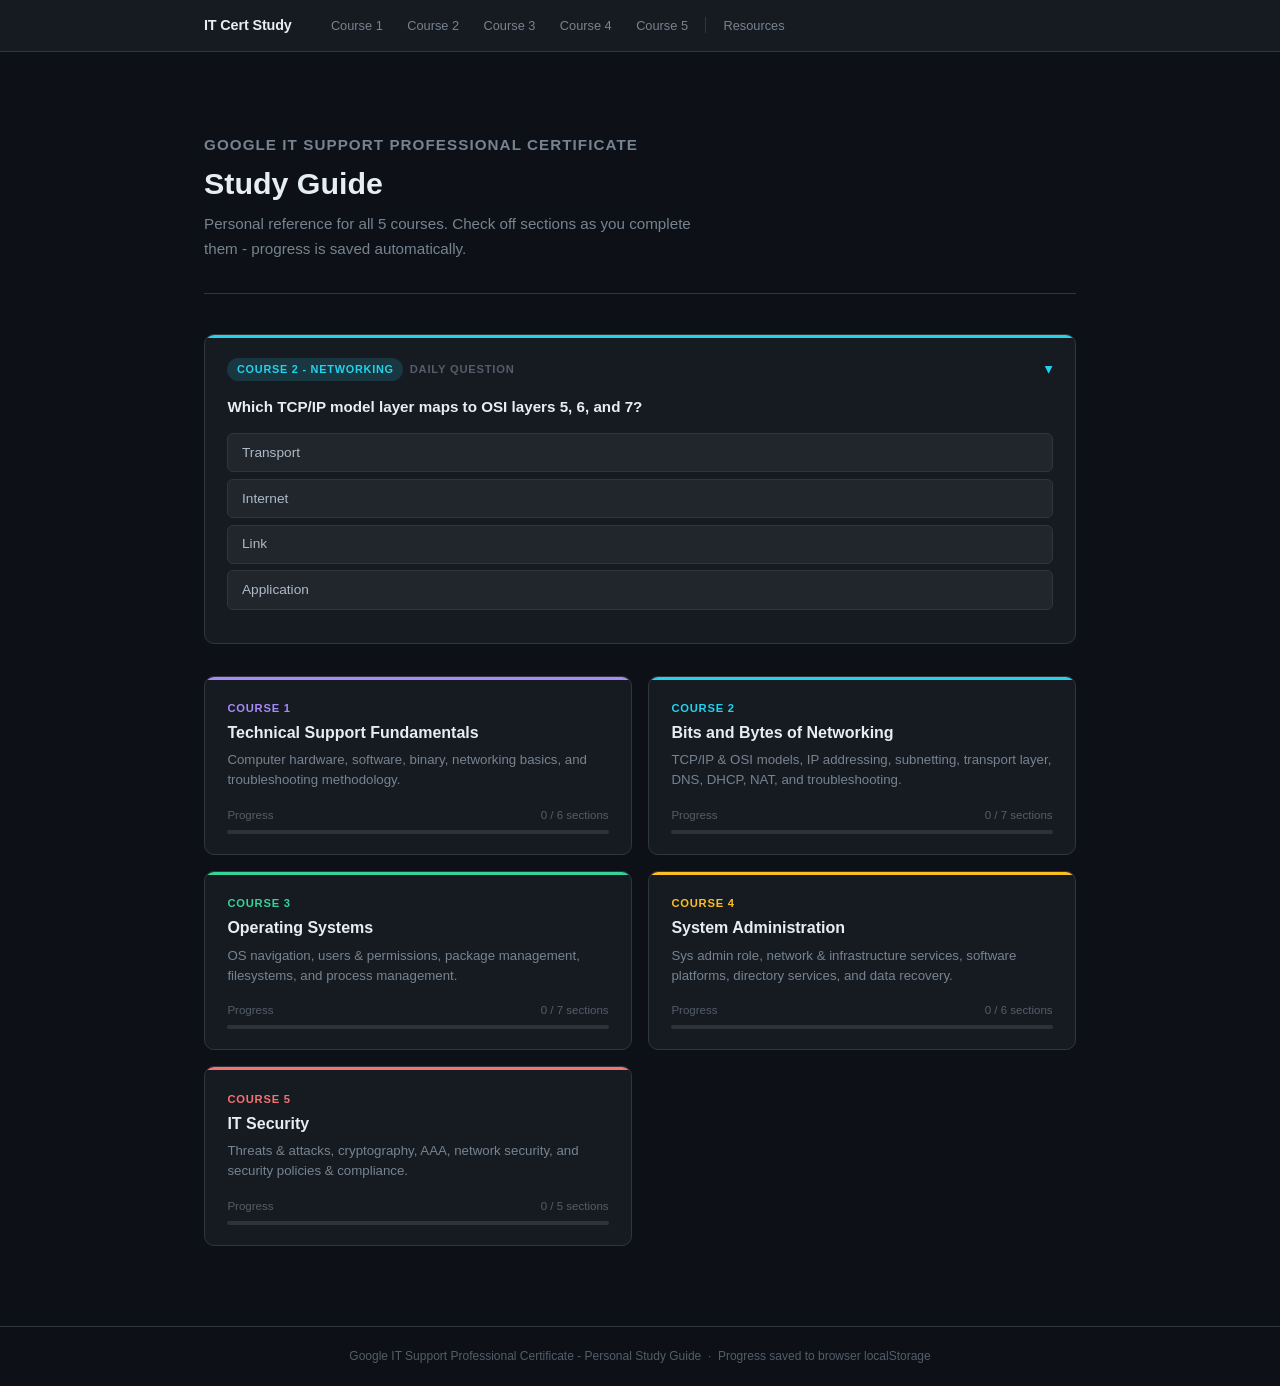
==== index.html @ 578d3893 "updated course 4" ====
<!DOCTYPE html>
<html lang="en">

<head>
  <meta charset="UTF-8">
  <meta name="viewport" content="width=device-width, initial-scale=1.0">
  <title>Google IT Support Cert - Study Guide</title>
  <link rel="stylesheet" href="style.css">
  <script src="questions.js"></script>
</head>

<body>

  <nav class="site-nav">
    <div class="nav-inner">
      <a href="index.html" class="nav-logo active">IT Cert Study</a>
      <ul class="nav-links">
        <li><a href="courses/01-technical-support-fundamentals.html">Course 1</a></li>
        <li><a href="courses/02-bits-and-bytes-networking.html">Course 2</a></li>
        <li><a href="courses/03-operating-systems.html">Course 3</a></li>
        <li><a href="courses/04-system-administration.html">Course 4</a></li>
        <li><a href="courses/05-it-security.html">Course 5</a></li>
        <li class="nav-sep" aria-hidden="true"></li>
        <li><a href="resources.html">Resources</a></li>
      </ul>
    </div>
  </nav>

  <main class="page-wrap">

    <div class="hero">
      <p class="hero-eyebrow">Google IT Support Professional Certificate</p>
      <h1>Study Guide</h1>
      <p>Personal reference for all 5 courses. Check off sections as you complete them - progress is saved
        automatically.</p>
    </div>

    <div class="dq-widget" id="dq-widget">
      <div class="dq-meta" id="dq-toggle">
        <span class="dq-badge" id="dq-badge"></span>
        <span class="dq-label">Daily Question</span>
        <span class="dq-chevron" id="dq-chevron">▶</span>
      </div>
      <div class="dq-body" id="dq-body">
        <p class="dq-q" id="dq-q"></p>
        <div class="dq-options" id="dq-options"></div>
        <div class="dq-explanation" id="dq-explanation"></div>
        <p class="dq-done-msg" id="dq-done-msg"></p>
      </div>
    </div>

    <div class="course-grid">

      <!-- Course 1 -->
      <div class="course-card" style="--card-color:#a78bfa">
        <p class="card-num">Course 1</p>
        <h2>Technical Support Fundamentals</h2>
        <p class="desc">Computer hardware, software, binary, networking basics, and troubleshooting methodology.</p>
        <div class="card-footer">
          <div class="progress-wrap">
            <div class="progress-meta">
              <span>Progress</span>
              <span data-course-label="01">- / 6 sections</span>
            </div>
            <div class="progress-track">
              <div class="progress-fill" data-course-bar="01"></div>
            </div>
          </div>
          <a href="courses/01-technical-support-fundamentals.html" class="card-link">Open</a>
        </div>
      </div>

      <!-- Course 2 -->
      <div class="course-card" style="--card-color:#22d3ee">
        <p class="card-num">Course 2</p>
        <h2>Bits and Bytes of Networking</h2>
        <p class="desc">TCP/IP & OSI models, IP addressing, subnetting, transport layer, DNS, DHCP, NAT, and
          troubleshooting.</p>
        <div class="card-footer">
          <div class="progress-wrap">
            <div class="progress-meta">
              <span>Progress</span>
              <span data-course-label="02">- / 7 sections</span>
            </div>
            <div class="progress-track">
              <div class="progress-fill" data-course-bar="02"></div>
            </div>
          </div>
          <a href="courses/02-bits-and-bytes-networking.html" class="card-link">Open →</a>
        </div>
      </div>

      <!-- Course 3 -->
      <div class="course-card" style="--card-color:#34d399">
        <p class="card-num">Course 3</p>
        <h2>Operating Systems</h2>
        <p class="desc">OS navigation, users &amp; permissions, package management, filesystems, and process management.
        </p>
        <div class="card-footer">
          <div class="progress-wrap">
            <div class="progress-meta">
              <span>Progress</span>
              <span data-course-label="03">- / 7 sections</span>
            </div>
            <div class="progress-track">
              <div class="progress-fill" data-course-bar="03"></div>
            </div>
          </div>
          <a href="courses/03-operating-systems.html" class="card-link">Open →</a>
        </div>
      </div>

      <!-- Course 4 -->
      <div class="course-card" style="--card-color:#fbbf24">
        <p class="card-num">Course 4</p>
        <h2>System Administration</h2>
        <p class="desc">Sys admin role, network &amp; infrastructure services, software platforms, directory services, and data recovery.</p>
        <div class="card-footer">
          <div class="progress-wrap">
            <div class="progress-meta">
              <span>Progress</span>
              <span data-course-label="04">- / 6 sections</span>
            </div>
            <div class="progress-track">
              <div class="progress-fill" data-course-bar="04"></div>
            </div>
          </div>
          <a href="courses/04-system-administration.html" class="card-link">Open →</a>
        </div>
      </div>

      <!-- Course 5 -->
      <div class="course-card" style="--card-color:#f87171" style="grid-column: 1 / -1">
        <p class="card-num">Course 5</p>
        <h2>IT Security</h2>
        <p class="desc">Threats &amp; attacks, cryptography, AAA, network security, and security policies &amp;
          compliance.</p>
        <div class="card-footer">
          <div class="progress-wrap">
            <div class="progress-meta">
              <span>Progress</span>
              <span data-course-label="05">- / 5 sections</span>
            </div>
            <div class="progress-track">
              <div class="progress-fill" data-course-bar="05"></div>
            </div>
          </div>
          <a href="courses/05-it-security.html" class="card-link">Open →</a>
        </div>
      </div>

    </div><!-- /course-grid -->

  </main>

  <footer class="site-footer">
    Google IT Support Professional Certificate - Personal Study Guide &nbsp;·&nbsp; Progress saved to browser
    localStorage
  </footer>

  <script>
    const SECTIONS = {
      '01': ['c01-s1', 'c01-s2', 'c01-s3', 'c01-s4', 'c01-s5', 'c01-s6'],
      '02': ['c02-s1', 'c02-s2', 'c02-s3', 'c02-s4', 'c02-s5', 'c02-s6', 'c02-s7'],
      '03': ['c03-s1', 'c03-s2', 'c03-s3', 'c03-s4', 'c03-s5', 'c03-s6', 'c03-s7'],
      '04': ['c04-s1', 'c04-s2', 'c04-s3', 'c04-s4', 'c04-s5', 'c04-s6'],
      '05': ['c05-s1', 'c05-s2', 'c05-s3', 'c05-s4', 'c05-s5'],
    };

    function refreshProgress() {
      const saved = JSON.parse(localStorage.getItem('itcert_progress') || '{}');
      Object.entries(SECTIONS).forEach(([id, secs]) => {
        const done = secs.filter(s => saved[s]).length;
        const total = secs.length;
        const pct = total ? Math.round((done / total) * 100) : 0;
        const bar = document.querySelector('[data-course-bar="' + id + '"]');
        const lbl = document.querySelector('[data-course-label="' + id + '"]');
        if (bar) bar.style.width = pct + '%';
        if (lbl) lbl.textContent = done + ' / ' + total + ' sections';
      });
    }

    document.addEventListener('DOMContentLoaded', refreshProgress);

    /* Re-paint if user comes back from a course tab */
    window.addEventListener('focus', refreshProgress);

    /* ── Daily Question ─────────────────────────────── */
    (function () {
      const COURSE_COLORS = { 1: '#a78bfa', 2: '#22d3ee' };
      const COURSE_NAMES = { 1: 'Course 1 - Tech Support', 2: 'Course 2 - Networking' };
      const STORAGE_KEY = 'itcert_daily';

      function todayStr() {
        return new Date().toISOString().slice(0, 10); /* YYYY-MM-DD */
      }

      function getQuestionIndex() {
        /* rotate by calendar day so it changes at midnight */
        const daysSinceEpoch = Math.floor(Date.now() / 86400000);
        return daysSinceEpoch % QUESTIONS.length;
      }

      function dqSetOpen(open) {
        const widget = document.getElementById('dq-widget');
        const body   = document.getElementById('dq-body');
        if (open) {
          widget.classList.add('open');
          body.style.maxHeight = body.scrollHeight + 'px';
        } else {
          widget.classList.remove('open');
          body.style.maxHeight = '0';
        }
      }

      function render() {
        if (typeof QUESTIONS === 'undefined' || !QUESTIONS.length) {
          document.getElementById('dq-widget').style.display = 'none';
          return;
        }

        const idx = getQuestionIndex();
        const q = QUESTIONS[idx];
        const color = COURSE_COLORS[q.course] || 'var(--accent)';
        const widget = document.getElementById('dq-widget');
        const saved = JSON.parse(localStorage.getItem(STORAGE_KEY) || 'null');
        const alreadyAnswered = saved && saved.date === todayStr();

        widget.style.setProperty('--dq-color', color);
        document.getElementById('dq-badge').textContent = COURSE_NAMES[q.course] || '';
        document.getElementById('dq-q').textContent = q.q;

        const optContainer = document.getElementById('dq-options');
        optContainer.innerHTML = '';

        q.options.forEach(function (text, i) {
          const btn = document.createElement('button');
          btn.className = 'dq-option';
          btn.textContent = text;
          btn.disabled = alreadyAnswered;

          if (alreadyAnswered) {
            if (i === q.answer) btn.classList.add('revealed');
            if (saved.chosen !== undefined && i === saved.chosen && saved.chosen !== q.answer) {
              btn.classList.add('wrong');
            }
          } else {
            btn.addEventListener('click', function () { handleAnswer(i, idx, q); });
          }

          optContainer.appendChild(btn);
        });

        const expEl = document.getElementById('dq-explanation');
        const doneEl = document.getElementById('dq-done-msg');

        if (alreadyAnswered) {
          expEl.textContent = q.explanation;
          expEl.classList.add('visible');
          doneEl.textContent = 'Come back tomorrow for the next question.';
        } else {
          expEl.classList.remove('visible');
          doneEl.textContent = '';
        }

        /* already answered → start collapsed; unanswered → start open */
        dqSetOpen(!alreadyAnswered);
      }

      function handleAnswer(chosen, idx, q) {
        /* disable all buttons */
        document.querySelectorAll('.dq-option').forEach(function (btn) {
          btn.disabled = true;
        });

        /* color the chosen and correct buttons */
        const btns = document.querySelectorAll('.dq-option');
        if (chosen === q.answer) {
          btns[chosen].classList.add('correct');
        } else {
          btns[chosen].classList.add('wrong');
          btns[q.answer].classList.add('revealed');
        }

        /* show explanation */
        const expEl = document.getElementById('dq-explanation');
        expEl.textContent = q.explanation;
        expEl.classList.add('visible');
        document.getElementById('dq-done-msg').textContent = 'Come back tomorrow for the next question.';

        /* persist */
        localStorage.setItem(STORAGE_KEY, JSON.stringify({
          date: todayStr(),
          idx: idx,
          chosen: chosen,
          correct: chosen === q.answer
        }));
      }

      document.addEventListener('DOMContentLoaded', function () {
        render();
        document.getElementById('dq-toggle').addEventListener('click', function () {
          dqSetOpen(!document.getElementById('dq-widget').classList.contains('open'));
        });
      });
    }());
  </script>

</body>

</html>
---- style.css ----
/* =====================================================
   GOOGLE IT CERT STUDY GUIDE - SHARED STYLESHEET
   ===================================================== */

:root {
  --bg-0: #0d1117;
  --bg-1: #161b22;
  --bg-2: #21262d;
  --bg-3: #2d333b;
  --border: #30363d;
  --border-muted: #21262d;

  --text-0: #e6edf3;
  --text-1: #adbac7;
  --text-2: #768390;
  --text-3: #545d68;

  --accent: #0891b2;
  --accent-light: #22d3ee;
  --accent-dim: rgba(8, 145, 178, 0.12);

  --success: #3fb950;
  --warning: #d29922;
  --danger:  #f85149;

  --font-body: -apple-system, BlinkMacSystemFont, 'Segoe UI', 'Helvetica Neue', Arial, sans-serif;
  --font-mono: 'Cascadia Code', 'JetBrains Mono', 'Fira Code', 'Consolas', 'Monaco', ui-monospace, monospace;

  --nav-h: 52px;
  --max-w: 920px;
  --r: 6px;
  --r-lg: 10px;
}

/* ── Course accent overrides ──────────────────────── */
[data-course="01"] { --accent: #7c3aed; --accent-light: #a78bfa; --accent-dim: rgba(124,58,237,.12); }
[data-course="02"] { --accent: #0891b2; --accent-light: #22d3ee; --accent-dim: rgba(8,145,178,.12); }
[data-course="03"] { --accent: #059669; --accent-light: #34d399; --accent-dim: rgba(5,150,105,.12); }
[data-course="04"] { --accent: #b45309; --accent-light: #fbbf24; --accent-dim: rgba(180,83,9,.12); }
[data-course="05"] { --accent: #b91c1c; --accent-light: #f87171; --accent-dim: rgba(185,28,28,.12); }

/* =====================================================
   RESET & BASE
   ===================================================== */

*, *::before, *::after { box-sizing: border-box; margin: 0; padding: 0; }

html { font-size: 16px; scroll-behavior: smooth; }

body {
  background: var(--bg-0);
  color: var(--text-0);
  font-family: var(--font-body);
  line-height: 1.65;
  min-height: 100vh;
}

a { color: var(--accent-light); text-decoration: none; }
a:hover { text-decoration: underline; }

/* =====================================================
   NAVIGATION
   ===================================================== */

.site-nav {
  position: sticky;
  top: 0;
  z-index: 100;
  background: var(--bg-1);
  border-bottom: 1px solid var(--border);
  height: var(--nav-h);
}

.nav-inner {
  max-width: var(--max-w);
  margin: 0 auto;
  padding: 0 1.5rem;
  height: 100%;
  display: flex;
  align-items: center;
  gap: 1.75rem;
}

.nav-logo {
  font-weight: 700;
  font-size: 0.9rem;
  color: var(--text-0);
  white-space: nowrap;
  flex-shrink: 0;
  letter-spacing: -.01em;
}
.nav-logo:hover { color: var(--accent-light); text-decoration: none; }

.nav-links {
  list-style: none;
  display: flex;
  gap: 0.125rem;
  overflow-x: auto;
  scrollbar-width: none;
  -ms-overflow-style: none;
}
.nav-links::-webkit-scrollbar { display: none; }

.nav-links a {
  display: block;
  padding: 0.3rem 0.7rem;
  font-size: 0.8rem;
  color: var(--text-2);
  border-radius: var(--r);
  white-space: nowrap;
  transition: background .14s, color .14s;
}
.nav-links a:hover { background: var(--bg-2); color: var(--text-1); text-decoration: none; }
.nav-links a.active { background: var(--accent-dim); color: var(--accent-light); }

/* =====================================================
   PAGE WRAPPER
   ===================================================== */

.page-wrap {
  max-width: var(--max-w);
  margin: 0 auto;
  padding: 2rem 1.5rem 5rem;
}

/* =====================================================
   INDEX - HERO
   ===================================================== */

.hero {
  padding: 3rem 0 2rem;
  border-bottom: 1px solid var(--border);
  margin-bottom: 2.5rem;
}

.hero-eyebrow {
  font-size: 0.75rem;
  font-weight: 600;
  text-transform: uppercase;
  letter-spacing: .07em;
  color: var(--accent-light);
  margin-bottom: 0.5rem;
}

.hero h1 {
  font-size: 1.9rem;
  font-weight: 800;
  line-height: 1.2;
  color: var(--text-0);
  margin-bottom: 0.6rem;
}

.hero p {
  font-size: 0.95rem;
  color: var(--text-2);
  max-width: 520px;
}

/* =====================================================
   INDEX - COURSE CARDS
   ===================================================== */

.course-grid {
  display: grid;
  grid-template-columns: 1fr 1fr;
  gap: 1rem;
}

.course-card {
  background: var(--bg-1);
  border: 1px solid var(--border);
  border-radius: var(--r-lg);
  padding: 1.4rem 1.4rem 1.25rem;
  position: relative;
  overflow: hidden;
  transition: border-color .2s, transform .15s;
}

.course-card::before {
  content: '';
  position: absolute;
  inset: 0 0 auto 0;
  height: 3px;
  background: var(--card-color, #444);
  border-radius: var(--r-lg) var(--r-lg) 0 0;
}

.course-card:hover {
  border-color: var(--card-color, var(--border));
  transform: translateY(-1px);
}

.card-num {
  font-size: 0.7rem;
  font-weight: 700;
  text-transform: uppercase;
  letter-spacing: .07em;
  color: var(--card-color, var(--text-2));
  margin-bottom: 0.35rem;
}

.course-card h2 {
  font-size: 1rem;
  font-weight: 600;
  color: var(--text-0);
  margin-bottom: 0.4rem;
  line-height: 1.3;
}

.course-card .desc {
  font-size: 0.83rem;
  color: var(--text-2);
  margin-bottom: 1rem;
  line-height: 1.5;
}

.card-footer {
  display: flex;
  align-items: center;
  justify-content: space-between;
  gap: 1rem;
}

.card-link {
  position: absolute;
  inset: 0;
  z-index: 1;
  font-size: 0;
  border-radius: var(--r-lg);
}
.card-link:hover { text-decoration: none; }

/* Progress bar */
.progress-wrap { flex: 1; min-width: 0; }

.progress-meta {
  display: flex;
  justify-content: space-between;
  font-size: 0.72rem;
  color: var(--text-3);
  margin-bottom: 0.3rem;
}

.progress-track {
  height: 4px;
  background: var(--bg-3);
  border-radius: 99px;
  overflow: hidden;
}

.progress-fill {
  height: 100%;
  background: var(--card-color, var(--accent));
  border-radius: 99px;
  width: 0%;
  transition: width .5s ease;
}

/* =====================================================
   COURSE PAGE HEADER
   ===================================================== */

.course-header {
  padding: 2.5rem 0 1.75rem;
  border-bottom: 1px solid var(--border);
  margin-bottom: 2rem;
}

.course-badge {
  display: inline-block;
  font-size: 0.7rem;
  font-weight: 700;
  text-transform: uppercase;
  letter-spacing: .07em;
  color: var(--accent-light);
  background: var(--accent-dim);
  padding: 0.2rem 0.65rem;
  border-radius: 99px;
  margin-bottom: 0.65rem;
}

.course-header h1 {
  font-size: 1.7rem;
  font-weight: 800;
  line-height: 1.2;
  color: var(--text-0);
  margin-bottom: 0.45rem;
}

.course-header .subtitle {
  font-size: 0.9rem;
  color: var(--text-2);
}

/* =====================================================
   ACCORDION SECTIONS
   ===================================================== */

.section-list {
  display: flex;
  flex-direction: column;
  gap: 0.625rem;
}

.topic-section {
  background: var(--bg-1);
  border: 1px solid var(--border);
  border-radius: var(--r-lg);
  overflow: hidden;
  transition: border-color .2s;
}

.topic-section.complete {
  border-color: var(--accent);
  border-left-width: 3px;
}

.section-header {
  display: flex;
  align-items: center;
  justify-content: space-between;
  padding: 0.9rem 1.1rem;
  cursor: pointer;
  user-select: none;
  gap: 0.75rem;
  transition: background .14s;
}
.section-header:hover { background: var(--bg-2); }

.section-title-row {
  display: flex;
  align-items: center;
  gap: 0.6rem;
  flex: 1;
}

.chevron {
  font-size: 0.6rem;
  color: var(--text-3);
  transition: transform .2s ease, color .15s;
  flex-shrink: 0;
  line-height: 1;
}

.topic-section.open .chevron {
  transform: rotate(90deg);
  color: var(--accent-light);
}

.section-header h2 {
  font-size: 0.95rem;
  font-weight: 600;
  color: var(--text-0);
  line-height: 1.3;
}

/* Completion checkbox */
.complete-wrap {
  display: flex;
  align-items: center;
  gap: 0.35rem;
  flex-shrink: 0;
  cursor: pointer;
}

.complete-wrap span {
  font-size: 0.75rem;
  color: var(--text-3);
}

.complete-cb {
  -webkit-appearance: none;
  appearance: none;
  width: 17px;
  height: 17px;
  border: 1.5px solid var(--border);
  border-radius: 4px;
  background: transparent;
  cursor: pointer;
  transition: background .14s, border-color .14s;
  position: relative;
  flex-shrink: 0;
}

.complete-cb:checked {
  background: var(--accent);
  border-color: var(--accent);
}

.complete-cb:checked::after {
  content: '✓';
  position: absolute;
  inset: 0;
  display: flex;
  align-items: center;
  justify-content: center;
  color: #fff;
  font-size: 10px;
  font-weight: 800;
  line-height: 1;
  padding-top: 1px;
}

/* Accordion content */
.section-body {
  max-height: 0;
  overflow: hidden;
  transition: max-height 0.35s ease;
}

.section-inner {
  padding: 0 1.4rem 1.4rem;
  border-top: 1px solid var(--border-muted);
}

/* =====================================================
   SECTION CONTENT ELEMENTS
   ===================================================== */

.subsection {
  margin-top: 1.4rem;
}

.subsection-title {
  font-size: 0.72rem;
  font-weight: 700;
  text-transform: uppercase;
  letter-spacing: .07em;
  color: var(--accent-light);
  margin-bottom: 0.65rem;
  padding-bottom: 0.35rem;
  border-bottom: 1px solid var(--border-muted);
}

/* Bullet list */
.concept-list {
  list-style: none;
  display: flex;
  flex-direction: column;
  gap: 0.45rem;
}

.concept-list li {
  font-size: 0.875rem;
  color: var(--text-1);
  padding-left: 1.15rem;
  position: relative;
  line-height: 1.55;
}

.concept-list li::before {
  content: '▸';
  position: absolute;
  left: 0;
  top: 0.12em;
  color: var(--accent-light);
  font-size: 0.65rem;
}

.concept-list li strong { color: var(--text-0); }
.concept-list li code  { font-size: 0.82em; }

/* Note / callout */
.note {
  background: var(--accent-dim);
  border-left: 3px solid var(--accent);
  border-radius: 0 var(--r) var(--r) 0;
  padding: 0.55rem 0.9rem;
  font-size: 0.855rem;
  color: var(--text-1);
  margin-top: 0.75rem;
  line-height: 1.55;
}
.note strong { color: var(--accent-light); }

/* Term/definition grid */
.term-grid { display: flex; flex-direction: column; gap: 0; }

.term-row {
  display: grid;
  grid-template-columns: 190px 1fr;
  gap: 0.75rem;
  padding: 0.42rem 0.5rem;
  border-bottom: 1px solid var(--border-muted);
  font-size: 0.86rem;
}
.term-row:last-child { border-bottom: none; }

.term-key {
  font-family: var(--font-mono);
  font-size: 0.8rem;
  font-weight: 600;
  color: var(--text-0);
}

.term-val { color: var(--text-1); line-height: 1.5; }

/* Layer / reference tables */
.layer-table,
.ref-table {
  width: 100%;
  border-collapse: collapse;
  font-size: 0.845rem;
  margin-top: 0.5rem;
}

.layer-table th,
.ref-table th {
  background: var(--bg-2);
  color: var(--text-2);
  font-weight: 600;
  font-size: 0.72rem;
  text-transform: uppercase;
  letter-spacing: .05em;
  padding: 0.45rem 0.7rem;
  text-align: left;
  border: 1px solid var(--border);
}

.layer-table td,
.ref-table td {
  padding: 0.45rem 0.7rem;
  border: 1px solid var(--border-muted);
  color: var(--text-1);
  vertical-align: top;
  line-height: 1.45;
}

.layer-table tr:hover td,
.ref-table tr:hover td { background: var(--bg-2); }

.layer-num {
  font-family: var(--font-mono);
  color: var(--accent-light);
  font-weight: 700;
  font-size: 0.82rem;
}

.ref-table td:first-child {
  font-family: var(--font-mono);
  font-size: 0.8rem;
  color: var(--accent-light);
  white-space: nowrap;
}

/* Protocol tags */
.tag {
  display: inline-block;
  font-size: 0.68rem;
  padding: 0.1rem 0.42rem;
  border-radius: 99px;
  font-weight: 700;
  font-family: var(--font-mono);
  vertical-align: middle;
  margin-left: 0.2rem;
}
.tag-tcp  { background: rgba(59,130,246,.15); color: #60a5fa; }
.tag-udp  { background: rgba(245,158,11,.15); color: #fbbf24; }
.tag-both { background: rgba(99,102,241,.15); color: #a5b4fc; }

/* Code & commands */
code {
  font-family: var(--font-mono);
  font-size: 0.83em;
  background: var(--bg-3);
  color: var(--accent-light);
  padding: 0.1em 0.35em;
  border-radius: 3px;
}

pre.cmd-block {
  background: var(--bg-2);
  border: 1px solid var(--border);
  border-radius: var(--r);
  padding: 0.875rem 1rem;
  margin-top: 0.5rem;
  overflow-x: auto;
  font-family: var(--font-mono);
  font-size: 0.845rem;
  line-height: 1.75;
  color: var(--text-0);
}

pre.cmd-block .c { color: #6e7681; }  /* comment */
pre.cmd-block .k { color: #79c0ff; }  /* keyword/command */
pre.cmd-block .f { color: #d2a8ff; }  /* flag */
pre.cmd-block .v { color: #56d364; }  /* value */

/* Math / formula blocks */
.math-block {
  background: var(--bg-2);
  border: 1px solid var(--border);
  border-radius: var(--r);
  padding: 0.9rem 1.1rem;
  margin-top: 0.6rem;
  font-family: var(--font-mono);
  font-size: 0.83rem;
  color: var(--text-1);
  line-height: 2;
}

.math-block .label {
  color: var(--text-3);
  display: inline-block;
  min-width: 210px;
}

.math-block .val { color: var(--accent-light); }

/* Example box */
.example-box {
  background: var(--bg-2);
  border: 1px solid var(--border);
  border-left: 3px solid var(--warning);
  border-radius: 0 var(--r) var(--r) 0;
  padding: 0.75rem 1rem;
  margin-top: 0.6rem;
  font-size: 0.875rem;
}

.example-box .ex-title {
  font-size: 0.7rem;
  font-weight: 700;
  text-transform: uppercase;
  letter-spacing: .06em;
  color: var(--warning);
  margin-bottom: 0.4rem;
}

/* =====================================================
   PRACTICE QUESTIONS
   ===================================================== */

.practice-section {
  margin-top: 1.5rem;
  padding-top: 1rem;
  border-top: 1px solid var(--border-muted);
}

.practice-btn {
  background: none;
  border: 1px solid var(--border);
  color: var(--text-2);
  padding: 0.4rem 0.9rem;
  border-radius: var(--r);
  font-size: 0.8rem;
  cursor: pointer;
  font-family: var(--font-body);
  display: inline-flex;
  align-items: center;
  gap: 0.4rem;
  transition: background .14s, color .14s, border-color .14s;
}
.practice-btn:hover,
.practice-btn.open {
  background: var(--accent-dim);
  border-color: var(--accent);
  color: var(--accent-light);
}

.practice-btn .arr { font-size: 0.6rem; transition: transform .2s; }
.practice-btn.open .arr { transform: rotate(90deg); }

.practice-body { display: none; margin-top: 1rem; }
.practice-body.open { display: block; }

.q-list {
  list-style: none;
  display: flex;
  flex-direction: column;
  gap: 0.6rem;
  counter-reset: q;
}

.q-list li {
  font-size: 0.875rem;
  color: var(--text-1);
  padding: 0.65rem 0.9rem 0.65rem 2.2rem;
  background: var(--bg-2);
  border-radius: var(--r);
  border-left: 2px solid var(--border);
  counter-increment: q;
  position: relative;
  line-height: 1.5;
}

.q-list li::before {
  content: counter(q);
  position: absolute;
  left: 0.6rem;
  top: 0.65rem;
  width: 18px;
  height: 18px;
  background: var(--bg-3);
  border-radius: 50%;
  font-size: 0.7rem;
  font-weight: 700;
  color: var(--accent-light);
  text-align: center;
  line-height: 18px;
}

.ans-btn {
  margin-top: 0.9rem;
  background: none;
  border: none;
  font-size: 0.78rem;
  color: var(--text-3);
  cursor: pointer;
  font-family: var(--font-body);
  display: inline-flex;
  align-items: center;
  gap: 0.3rem;
  padding: 0.2rem 0;
  transition: color .14s;
}
.ans-btn:hover { color: var(--text-2); }
.ans-btn .arr { font-size: 0.6rem; transition: transform .2s; }
.ans-btn.open .arr { transform: rotate(90deg); }

.ans-body { display: none; margin-top: 0.65rem; }
.ans-body.open { display: block; }

.a-list {
  list-style: none;
  display: flex;
  flex-direction: column;
  gap: 0.45rem;
  counter-reset: a;
}

.a-list li {
  font-size: 0.845rem;
  color: var(--text-2);
  padding-left: 1.5rem;
  position: relative;
  counter-increment: a;
  line-height: 1.5;
}

.a-list li::before {
  content: counter(a) '.';
  position: absolute;
  left: 0;
  color: var(--success);
  font-weight: 700;
  font-size: 0.78rem;
}

/* =====================================================
   STUB PAGES
   ===================================================== */

.stub-box {
  background: var(--bg-1);
  border: 1px dashed var(--border);
  border-radius: var(--r-lg);
  padding: 2rem;
  text-align: center;
}

.stub-box .stub-icon { font-size: 1.5rem; margin-bottom: 0.5rem; color: var(--text-3); }
.stub-box p { font-size: 0.875rem; color: var(--text-3); }

/* =====================================================
   FOOTER
   ===================================================== */

.site-footer {
  border-top: 1px solid var(--border);
  padding: 1.25rem 1.5rem;
  text-align: center;
  color: var(--text-3);
  font-size: 0.75rem;
}

/* =====================================================
   DAILY QUESTION WIDGET
   ===================================================== */

.dq-widget {
  background: var(--bg-1);
  border: 1px solid var(--border);
  border-radius: var(--r-lg);
  padding: 1.4rem;
  margin-bottom: 2rem;
  position: relative;
  overflow: hidden;
}

.dq-widget::before {
  content: '';
  position: absolute;
  inset: 0 0 auto 0;
  height: 3px;
  background: var(--dq-color, var(--accent));
  border-radius: var(--r-lg) var(--r-lg) 0 0;
}

.dq-meta {
  display: flex;
  align-items: center;
  justify-content: space-between;
  flex-wrap: wrap;
  gap: 0.4rem;
  cursor: pointer;
  user-select: none;
}

.dq-chevron {
  font-size: 0.6rem;
  color: var(--text-3);
  margin-left: auto;
  line-height: 1;
  transition: transform .2s ease, color .15s;
}

.dq-widget.open .dq-chevron {
  transform: rotate(90deg);
  color: var(--dq-color, var(--accent-light));
}

.dq-body {
  max-height: 0;
  overflow: hidden;
  transition: max-height 0.3s ease;
  padding-top: 0;
}

.dq-widget.open .dq-body {
  padding-top: 0.9rem;
}

.dq-badge {
  display: inline-block;
  font-size: 0.68rem;
  font-weight: 700;
  text-transform: uppercase;
  letter-spacing: .07em;
  color: var(--dq-color, var(--accent-light));
  background: color-mix(in srgb, var(--dq-color, var(--accent)) 15%, transparent);
  padding: 0.18rem 0.6rem;
  border-radius: 99px;
}

.dq-label {
  font-size: 0.7rem;
  font-weight: 700;
  text-transform: uppercase;
  letter-spacing: .07em;
  color: var(--text-3);
}

.dq-q {
  font-size: 0.95rem;
  font-weight: 600;
  color: var(--text-0);
  line-height: 1.5;
  margin-bottom: 0.9rem;
}

.dq-options {
  display: flex;
  flex-direction: column;
  gap: 0.4rem;
}

.dq-option {
  background: var(--bg-2);
  border: 1px solid var(--border);
  border-radius: var(--r);
  color: var(--text-1);
  cursor: pointer;
  font-family: var(--font-body);
  font-size: 0.855rem;
  padding: 0.55rem 0.85rem;
  text-align: left;
  transition: background .12s, border-color .12s, color .12s;
  line-height: 1.45;
}

.dq-option:hover:not(:disabled) {
  background: var(--bg-3);
  border-color: var(--dq-color, var(--accent));
  color: var(--text-0);
}

.dq-option:disabled { cursor: default; }

.dq-option.correct {
  background: rgba(63,185,80,.12);
  border-color: var(--success);
  color: var(--success);
}

.dq-option.wrong {
  background: rgba(248,81,73,.1);
  border-color: var(--danger);
  color: var(--danger);
}

.dq-option.revealed {
  background: rgba(63,185,80,.07);
  border-color: var(--success);
  color: var(--success);
}

.dq-explanation {
  display: none;
  margin-top: 0.75rem;
  background: var(--accent-dim);
  border-left: 3px solid var(--dq-color, var(--accent));
  border-radius: 0 var(--r) var(--r) 0;
  padding: 0.55rem 0.9rem;
  font-size: 0.845rem;
  color: var(--text-1);
  line-height: 1.55;
}

.dq-explanation.visible { display: block; }

.dq-done-msg {
  margin-top: 0.65rem;
  font-size: 0.78rem;
  color: var(--text-3);
}

/* =====================================================
   IPv6 COMPRESSION TOOL
   ===================================================== */

.ipv6-group-display {
  font-family: var(--font-mono);
  font-size: 0.95rem;
  background: var(--bg-2);
  border: 1px solid var(--border);
  border-radius: var(--r);
  padding: 0.75rem 1rem;
  margin-top: 0.6rem;
  letter-spacing: 0.03em;
  word-break: break-all;
  line-height: 1.8;
}

.ipv6-group.lz { color: var(--warning); }
.ipv6-group.az { color: var(--accent-light); }
.ipv6-sep { color: var(--text-3); }

.ipv6-legend {
  display: flex;
  gap: 1.1rem;
  margin-top: 0.5rem;
  font-size: 0.78rem;
}

.ipv6-legend-item {
  display: flex;
  align-items: center;
  gap: 0.35rem;
  color: var(--text-2);
}

.ipv6-legend-dot {
  width: 9px;
  height: 9px;
  border-radius: 50%;
  flex-shrink: 0;
}

.ipv6-quiz-bar {
  display: flex;
  align-items: center;
  gap: 0.75rem;
  margin-bottom: 0.85rem;
}

.ipv6-quiz-bar-track {
  flex: 1;
  height: 5px;
  background: var(--bg-3);
  border-radius: 99px;
  overflow: hidden;
}

.ipv6-quiz-bar-fill {
  height: 100%;
  background: var(--accent);
  border-radius: 99px;
  transition: width .4s ease;
}

.ipv6-quiz-bar-label {
  font-size: 0.75rem;
  color: var(--text-3);
  font-family: var(--font-mono);
  white-space: nowrap;
}

.ipv6-input-row {
  display: flex;
  gap: 0.5rem;
  margin-top: 0.75rem;
}

.ipv6-input {
  flex: 1;
  background: var(--bg-2);
  border: 1px solid var(--border);
  border-radius: var(--r);
  padding: 0.5rem 0.75rem;
  color: var(--text-0);
  font-family: var(--font-mono);
  font-size: 0.875rem;
  outline: none;
  transition: border-color .14s;
}
.ipv6-input:focus { border-color: var(--accent); }
.ipv6-input:disabled { opacity: .6; }

.ipv6-submit-btn {
  background: var(--accent);
  border: none;
  border-radius: var(--r);
  color: #fff;
  font-size: 0.8rem;
  font-weight: 600;
  padding: 0.5rem 1rem;
  cursor: pointer;
  font-family: var(--font-body);
  white-space: nowrap;
  transition: opacity .14s;
}
.ipv6-submit-btn:hover { opacity: .85; }
.ipv6-submit-btn:disabled { opacity: .45; cursor: default; }

.ipv6-feedback {
  margin-top: 0.75rem;
  padding: 0.65rem 0.9rem;
  border-radius: var(--r);
  font-size: 0.875rem;
  line-height: 1.6;
  display: none;
}
.ipv6-feedback.correct {
  background: rgba(63,185,80,.1);
  border-left: 3px solid var(--success);
  color: var(--success);
  display: block;
}
.ipv6-feedback.wrong {
  background: rgba(248,81,73,.1);
  border-left: 3px solid var(--danger);
  color: var(--text-1);
  display: block;
}

.ipv6-feedback .correct-ans {
  font-family: var(--font-mono);
  color: var(--accent-light);
  font-weight: 600;
}

.ipv6-feedback .fb-step {
  font-size: 0.82rem;
  font-family: var(--font-mono);
  color: var(--text-2);
  margin-top: 0.35rem;
}
.ipv6-feedback .fb-step strong { color: var(--text-0); font-family: var(--font-body); }

.ipv6-next-btn {
  display: none;
  margin-top: 0.65rem;
  background: var(--bg-2);
  border: 1px solid var(--border);
  border-radius: var(--r);
  color: var(--text-1);
  font-size: 0.8rem;
  font-weight: 600;
  padding: 0.4rem 0.9rem;
  cursor: pointer;
  font-family: var(--font-body);
  transition: background .14s, border-color .14s, color .14s;
}
.ipv6-next-btn:hover { background: var(--bg-3); border-color: var(--accent); color: var(--accent-light); }
.ipv6-next-btn.visible { display: inline-block; }

.ipv6-quiz-area.hidden { display: none; }

.ipv6-score-box {
  display: none;
  background: var(--bg-2);
  border: 1px solid var(--border);
  border-radius: var(--r);
  padding: 1.4rem;
  text-align: center;
}
.ipv6-score-box.visible { display: block; }

.ipv6-score-num {
  font-size: 2.1rem;
  font-weight: 800;
  color: var(--text-0);
  font-family: var(--font-mono);
  line-height: 1;
}

.ipv6-score-label {
  font-size: 0.85rem;
  color: var(--text-2);
  margin-top: 0.4rem;
  margin-bottom: 1rem;
}

.ipv6-restart-btn {
  background: var(--accent);
  border: none;
  border-radius: var(--r);
  color: #fff;
  font-size: 0.85rem;
  font-weight: 600;
  padding: 0.55rem 1.25rem;
  cursor: pointer;
  font-family: var(--font-body);
  transition: opacity .14s;
}
.ipv6-restart-btn:hover { opacity: .85; }

/* =====================================================
   QUIZ ME - FLASHCARD MODAL
   ===================================================== */

.quiz-me-btn {
  background: none;
  border: 1px solid var(--accent);
  color: var(--accent-light);
  padding: 0.4rem 0.9rem;
  border-radius: var(--r);
  font-size: 0.8rem;
  cursor: pointer;
  font-family: var(--font-body);
  display: inline-flex;
  align-items: center;
  gap: 0.4rem;
  transition: background .14s;
  margin-left: 0.5rem;
}
.quiz-me-btn:hover { background: var(--accent-dim); }

.quiz-overlay {
  position: fixed;
  inset: 0;
  background: rgba(0, 0, 0, 0.8);
  z-index: 200;
  display: flex;
  align-items: center;
  justify-content: center;
  padding: 1.5rem;
  opacity: 0;
  pointer-events: none;
  transition: opacity .2s ease;
}
.quiz-overlay.open {
  opacity: 1;
  pointer-events: all;
}

.quiz-modal {
  background: var(--bg-1);
  border: 1px solid var(--border);
  border-radius: var(--r-lg);
  width: 100%;
  max-width: 580px;
  padding: 1.75rem;
  position: relative;
  transform: translateY(14px);
  transition: transform .2s ease;
}
.quiz-overlay.open .quiz-modal { transform: translateY(0); }

.quiz-close-btn {
  position: absolute;
  top: 0.85rem;
  right: 0.9rem;
  background: none;
  border: none;
  color: var(--text-3);
  cursor: pointer;
  font-size: 1rem;
  line-height: 1;
  padding: 0.25rem 0.5rem;
  border-radius: var(--r);
  transition: color .14s, background .14s;
}
.quiz-close-btn:hover { color: var(--text-1); background: var(--bg-3); }

.quiz-header {
  display: flex;
  align-items: center;
  gap: 0.75rem;
  margin-bottom: 1.25rem;
}

.quiz-label {
  font-size: 0.7rem;
  font-weight: 700;
  text-transform: uppercase;
  letter-spacing: .07em;
  color: var(--accent-light);
  white-space: nowrap;
}

.quiz-progress-track {
  flex: 1;
  height: 4px;
  background: var(--bg-3);
  border-radius: 99px;
  overflow: hidden;
}

.quiz-progress-fill {
  height: 100%;
  background: var(--accent);
  border-radius: 99px;
  transition: width .3s ease;
}

.quiz-counter {
  font-size: 0.72rem;
  color: var(--text-3);
  font-family: var(--font-mono);
  white-space: nowrap;
}

.quiz-question-text {
  font-size: 1.05rem;
  font-weight: 600;
  color: var(--text-0);
  line-height: 1.55;
  margin-bottom: 1.25rem;
  min-height: 2.5rem;
}

.quiz-answer-area {
  background: var(--bg-2);
  border: 1px solid var(--border);
  border-left: 3px solid var(--accent);
  border-radius: 0 var(--r) var(--r) 0;
  padding: 0.75rem 1rem;
  font-size: 0.885rem;
  color: var(--text-1);
  line-height: 1.6;
  margin-bottom: 1.1rem;
  display: none;
}
.quiz-answer-area.visible { display: block; }

.quiz-actions { display: flex; gap: 0.6rem; }

.quiz-reveal-btn {
  flex: 1;
  background: var(--accent-dim);
  border: 1px solid var(--accent);
  color: var(--accent-light);
  padding: 0.6rem 1rem;
  border-radius: var(--r);
  font-size: 0.875rem;
  font-weight: 600;
  cursor: pointer;
  font-family: var(--font-body);
  transition: background .14s, color .14s;
}
.quiz-reveal-btn:hover { background: var(--accent); color: #fff; }

.quiz-grade-row {
  display: none;
  gap: 0.6rem;
  width: 100%;
}
.quiz-grade-row.visible { display: flex; }

.quiz-got-it-btn {
  flex: 1;
  background: rgba(63, 185, 80, .12);
  border: 1px solid var(--success);
  color: var(--success);
  padding: 0.6rem 1rem;
  border-radius: var(--r);
  font-size: 0.875rem;
  font-weight: 600;
  cursor: pointer;
  font-family: var(--font-body);
  transition: background .14s;
}
.quiz-got-it-btn:hover { background: rgba(63, 185, 80, .25); }

.quiz-missed-btn {
  flex: 1;
  background: rgba(248, 81, 73, .1);
  border: 1px solid var(--danger);
  color: var(--danger);
  padding: 0.6rem 1rem;
  border-radius: var(--r);
  font-size: 0.875rem;
  font-weight: 600;
  cursor: pointer;
  font-family: var(--font-body);
  transition: background .14s;
}
.quiz-missed-btn:hover { background: rgba(248, 81, 73, .22); }

.quiz-score-screen {
  display: none;
  text-align: center;
  padding: 1.25rem 0 0.5rem;
}
.quiz-score-screen.visible { display: block; }

.quiz-score-nums { line-height: 1; margin-bottom: 0.6rem; }

.quiz-score-num {
  font-size: 3.5rem;
  font-weight: 800;
  font-family: var(--font-mono);
  color: var(--text-0);
}

.quiz-score-denom {
  font-size: 1.6rem;
  color: var(--text-3);
  font-family: var(--font-mono);
}

.quiz-score-msg {
  font-size: 1rem;
  font-weight: 600;
  color: var(--accent-light);
  margin-bottom: 0.25rem;
}

.quiz-score-label {
  font-size: 0.8rem;
  color: var(--text-3);
  margin-bottom: 1.5rem;
}

.quiz-retry-btn {
  background: var(--accent);
  border: none;
  border-radius: var(--r);
  color: #fff;
  font-size: 0.875rem;
  font-weight: 600;
  padding: 0.6rem 1.75rem;
  cursor: pointer;
  font-family: var(--font-body);
  transition: opacity .14s;
}
.quiz-retry-btn:hover { opacity: .85; }

/* =====================================================
   RESPONSIVE
   ===================================================== */

@media (max-width: 700px) {
  .course-grid { grid-template-columns: 1fr; }

  .term-row {
    grid-template-columns: 1fr;
    gap: 0.15rem;
  }
  .term-val { color: var(--text-2); }

  .layer-table, .ref-table { font-size: 0.8rem; }
  .layer-table th, .ref-table th,
  .layer-table td, .ref-table td { padding: 0.35rem 0.5rem; }

  .section-header h2 { font-size: 0.88rem; }
  .complete-wrap span { display: none; }

  .page-wrap { padding: 1.25rem 1rem 4rem; }
  .hero h1 { font-size: 1.45rem; }
  .course-header h1 { font-size: 1.35rem; }

  .math-block .label { min-width: auto; display: block; }

  .resources-grid { grid-template-columns: 1fr; }
}

/* =====================================================
   RESOURCES PAGE
   ===================================================== */

.nav-sep {
  width: 1px;
  height: 16px;
  background: var(--border);
  flex-shrink: 0;
  align-self: center;
  margin: 0 0.25rem;
  list-style: none;
}

.resources-grid {
  display: grid;
  grid-template-columns: 1fr 1fr;
  gap: 1rem;
}

.resource-card {
  background: var(--bg-1);
  border: 1px solid var(--border);
  border-radius: var(--r-lg);
  padding: 1.4rem 1.4rem 1.25rem;
  position: relative;
  overflow: hidden;
  display: flex;
  flex-direction: column;
  transition: border-color .2s, transform .15s;
}

.resource-card::before {
  content: '';
  position: absolute;
  inset: 0 0 auto 0;
  height: 3px;
  background: var(--accent);
  border-radius: var(--r-lg) var(--r-lg) 0 0;
}

.resource-card:hover {
  border-color: var(--accent);
  transform: translateY(-1px);
}

.resource-tag {
  display: inline-block;
  font-size: 0.68rem;
  font-weight: 700;
  text-transform: uppercase;
  letter-spacing: .07em;
  color: var(--accent-light);
  background: var(--accent-dim);
  padding: 0.18rem 0.6rem;
  border-radius: 99px;
  margin-bottom: 0.6rem;
  width: fit-content;
}

.resource-card h2 {
  font-size: 1rem;
  font-weight: 600;
  color: var(--text-0);
  margin-bottom: 0.4rem;
  line-height: 1.3;
}

.resource-card .desc {
  font-size: 0.83rem;
  color: var(--text-2);
  margin-bottom: 1.1rem;
  line-height: 1.5;
  flex: 1;
}

.resource-actions {
  display: flex;
  gap: 0.5rem;
  flex-wrap: wrap;
}

.btn-ghost {
  background: none;
  border: 1px solid var(--border);
  color: var(--text-2);
  padding: 0.38rem 0.85rem;
  border-radius: var(--r);
  font-size: 0.8rem;
  font-family: var(--font-body);
  cursor: pointer;
  text-decoration: none;
  display: inline-flex;
  align-items: center;
  gap: 0.35rem;
  transition: background .14s, color .14s, border-color .14s;
  white-space: nowrap;
}
.btn-ghost:hover {
  background: var(--bg-2);
  color: var(--text-1);
  text-decoration: none;
}

.btn-accent {
  background: var(--accent-dim);
  border: 1px solid var(--accent);
  color: var(--accent-light);
  padding: 0.38rem 0.85rem;
  border-radius: var(--r);
  font-size: 0.8rem;
  font-family: var(--font-body);
  cursor: pointer;
  text-decoration: none;
  display: inline-flex;
  align-items: center;
  gap: 0.35rem;
  transition: background .14s, color .14s;
  white-space: nowrap;
}
.btn-accent:hover {
  background: var(--accent);
  color: #fff;
  text-decoration: none;
}

/* =====================================================
   PRINT — CHART PAGES
   ===================================================== */

@media print {
  .print-hide { display: none !important; }
  .site-nav, .site-footer { display: none !important; }
  body { background: #fff !important; color: #000 !important; }
  .page-wrap { padding: 0.5rem 1rem !important; max-width: 100% !important; }
}
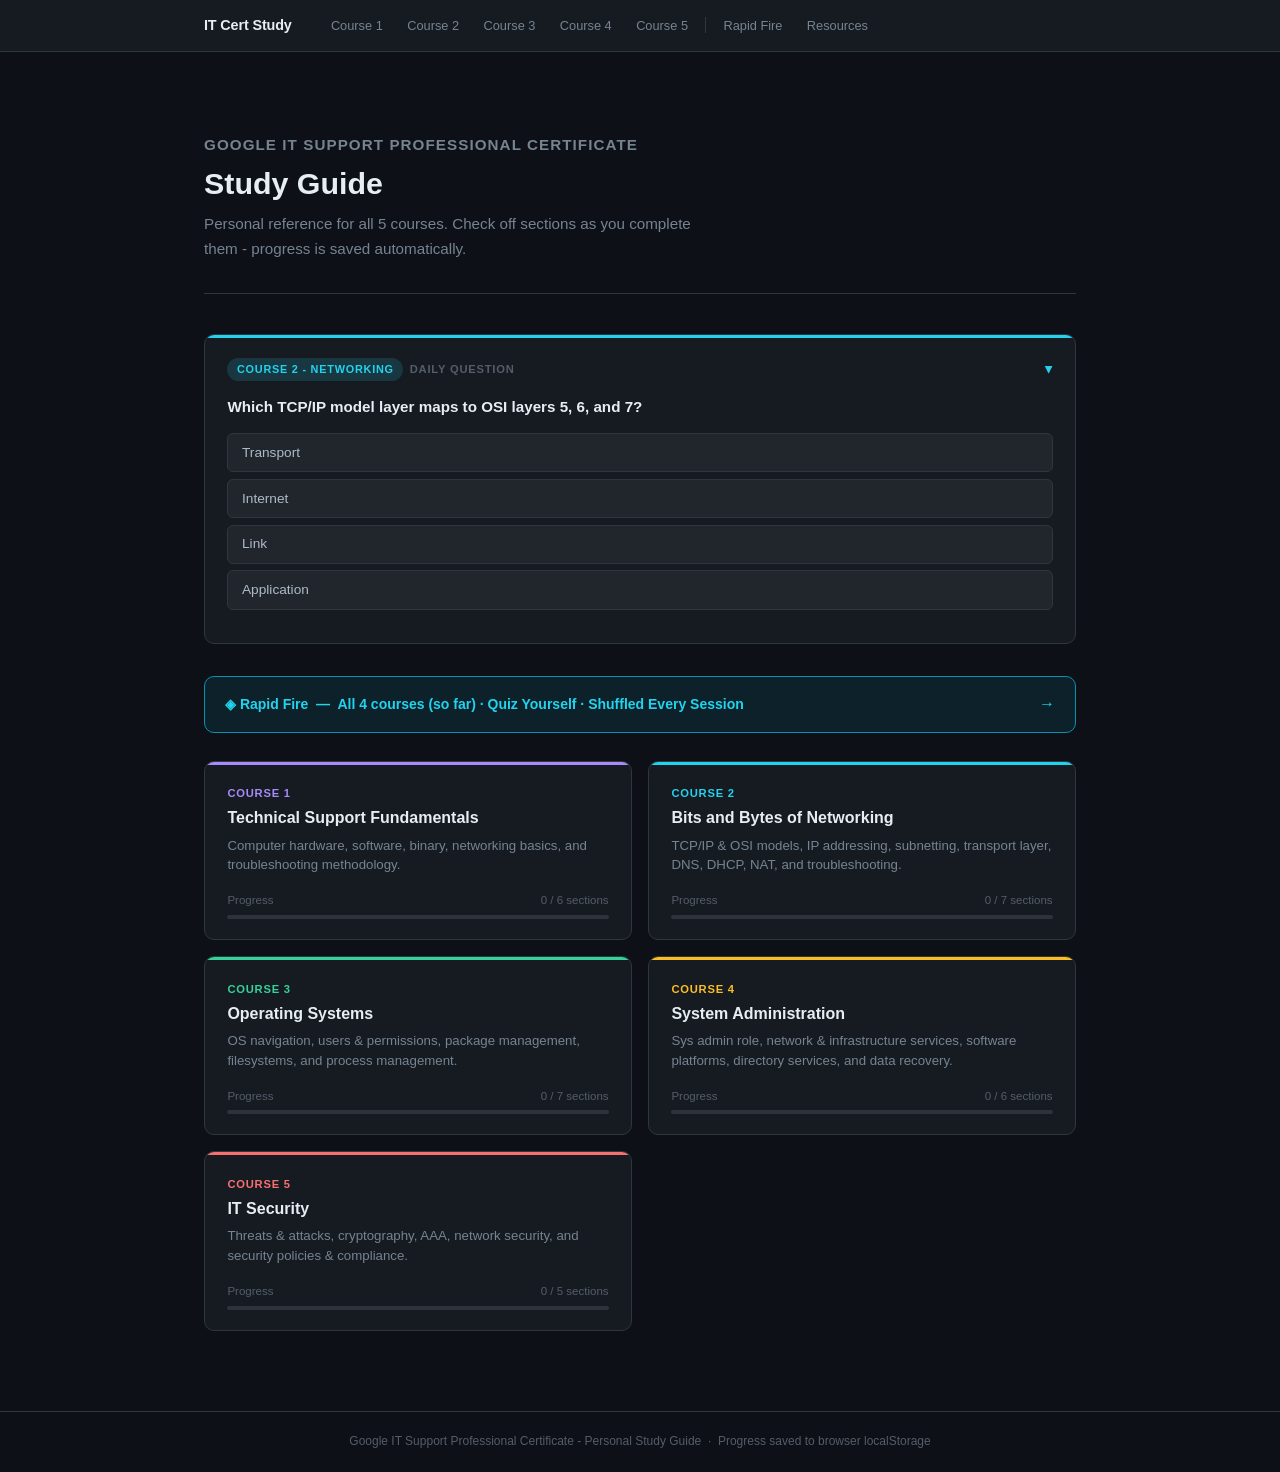
==== commit 35197b49: "finished course 4, added multiple choice quiz, updated flash cards, updated readme" ====
--- a/index.html
+++ b/index.html
@@ -21,6 +21,7 @@
         <li><a href="courses/04-system-administration.html">Course 4</a></li>
         <li><a href="courses/05-it-security.html">Course 5</a></li>
         <li class="nav-sep" aria-hidden="true"></li>
+        <li><a href="quiz.html">Rapid Fire</a></li>
         <li><a href="resources.html">Resources</a></li>
       </ul>
     </div>
@@ -48,6 +49,11 @@
         <p class="dq-done-msg" id="dq-done-msg"></p>
       </div>
     </div>
+
+    <a href="quiz.html" class="rf-dashboard-btn">
+      ◈ Rapid Fire &nbsp;—&nbsp; All 4 courses (so far) · Quiz Yourself · Shuffled Every Session
+      <span class="rf-dashboard-arrow">→</span>
+    </a>
 
     <div class="course-grid">
 
@@ -224,7 +230,7 @@
         const color = COURSE_COLORS[q.course] || 'var(--accent)';
         const widget = document.getElementById('dq-widget');
         const saved = JSON.parse(localStorage.getItem(STORAGE_KEY) || 'null');
-        const alreadyAnswered = saved && saved.date === todayStr();
+        const alreadyAnswered = saved && saved.date === todayStr() && saved.idx === idx;
 
         widget.style.setProperty('--dq-color', color);
         document.getElementById('dq-badge').textContent = COURSE_NAMES[q.course] || '';
--- a/style.css
+++ b/style.css
@@ -557,6 +557,7 @@
 .tag-tcp  { background: rgba(59,130,246,.15); color: #60a5fa; }
 .tag-udp  { background: rgba(245,158,11,.15); color: #fbbf24; }
 .tag-both { background: rgba(99,102,241,.15); color: #a5b4fc; }
+.tag-section { background: rgba(8,145,178,.15); color: #22d3ee; font-family: var(--font-body); font-size: 0.65rem; font-weight: 600; letter-spacing: 0.01em; }
 
 /* Code & commands */
 code {
@@ -1359,6 +1360,242 @@
 .quiz-retry-btn:hover { opacity: .85; }
 
 /* =====================================================
+   RAPID FIRE QUIZ PAGE
+===================================================== */
+.rf-setup {
+  max-width: 480px;
+  margin: 0 auto;
+  text-align: center;
+  padding: 2.5rem 1.5rem 3rem;
+}
+
+.rf-setup-label {
+  font-size: 0.75rem;
+  font-weight: 700;
+  text-transform: uppercase;
+  letter-spacing: .08em;
+  color: var(--text-3);
+  margin-bottom: 1rem;
+}
+
+.rf-count-row {
+  display: flex;
+  gap: 0.75rem;
+  justify-content: center;
+  margin-bottom: 1.75rem;
+}
+
+.rf-count-btn {
+  background: var(--bg-2);
+  border: 1px solid var(--border);
+  color: var(--text-1);
+  padding: 0.55rem 1.6rem;
+  border-radius: var(--r);
+  font-size: 0.9rem;
+  font-weight: 600;
+  cursor: pointer;
+  font-family: var(--font-body);
+  transition: border-color .14s, color .14s, background .14s;
+}
+.rf-count-btn:hover { border-color: var(--accent); color: var(--accent-light); }
+.rf-count-btn.active {
+  background: var(--accent-dim);
+  border-color: var(--accent);
+  color: var(--accent-light);
+}
+
+.rf-start-btn {
+  display: block;
+  width: 100%;
+  max-width: 220px;
+  margin: 0 auto 1.1rem;
+  background: var(--accent);
+  border: none;
+  border-radius: var(--r);
+  color: #fff;
+  font-size: 0.95rem;
+  font-weight: 700;
+  padding: 0.75rem 1.5rem;
+  cursor: pointer;
+  font-family: var(--font-body);
+  transition: opacity .14s;
+}
+.rf-start-btn:hover { opacity: .85; }
+
+.rf-pool-label {
+  font-size: 0.75rem;
+  color: var(--text-3);
+  margin-bottom: 0.4rem;
+}
+
+.rf-dashboard-btn {
+  display: flex;
+  align-items: center;
+  justify-content: space-between;
+  background: var(--accent-dim);
+  border: 1px solid var(--accent);
+  border-radius: var(--r-lg);
+  padding: 0.9rem 1.25rem;
+  color: var(--accent-light);
+  font-size: 0.875rem;
+  font-weight: 600;
+  text-decoration: none;
+  margin-bottom: 1.75rem;
+  transition: background .14s;
+}
+.rf-dashboard-btn:hover { background: rgba(var(--accent-rgb, 8,145,178), .22); }
+.rf-dashboard-arrow { font-size: 1rem; }
+
+.rf-hint {
+  font-size: 0.72rem;
+  color: var(--text-3);
+  font-family: var(--font-mono);
+  opacity: 0.7;
+}
+
+.rf-card-wrap,
+.rf-score-wrap {
+  max-width: 620px;
+  margin: 0 auto 2rem;
+  padding: 0 1rem;
+}
+
+.rf-card {
+  background: var(--bg-1);
+  border: 1px solid var(--border);
+  border-radius: var(--r-lg);
+  padding: 1.75rem;
+}
+
+.rf-quit-btn {
+  display: block;
+  margin: 0.9rem auto 0;
+  background: none;
+  border: none;
+  color: var(--text-3);
+  font-size: 0.78rem;
+  cursor: pointer;
+  font-family: var(--font-body);
+  transition: color .14s;
+}
+.rf-quit-btn:hover { color: var(--text-1); }
+
+.rf-score-btns {
+  display: flex;
+  gap: 0.75rem;
+  justify-content: center;
+  margin-top: 1.25rem;
+}
+
+.rf-new-btn {
+  background: var(--bg-3);
+  border: 1px solid var(--border);
+  border-radius: var(--r);
+  color: var(--text-1);
+  font-size: 0.875rem;
+  font-weight: 600;
+  padding: 0.6rem 1.75rem;
+  cursor: pointer;
+  font-family: var(--font-body);
+  transition: opacity .14s;
+}
+.rf-new-btn:hover { opacity: .8; }
+
+/* ─── Mode toggle (Flashcards / Multiple Choice) ───── */
+.rf-mode-row {
+  display: flex;
+  gap: 0.5rem;
+  justify-content: center;
+  margin-bottom: 2rem;
+}
+.rf-mode-btn {
+  background: var(--bg-2);
+  border: 1px solid var(--border);
+  color: var(--text-2);
+  padding: 0.45rem 1.25rem;
+  border-radius: 99px;
+  font-size: 0.82rem;
+  font-weight: 600;
+  cursor: pointer;
+  font-family: var(--font-body);
+  transition: border-color .14s, color .14s, background .14s;
+}
+.rf-mode-btn:hover { border-color: var(--accent); color: var(--accent-light); }
+.rf-mode-btn.active {
+  background: var(--accent-dim);
+  border-color: var(--accent);
+  color: var(--accent-light);
+}
+
+/* ─── MC option buttons ─────────────────────────────── */
+.mc-options {
+  display: flex;
+  flex-direction: column;
+  gap: 0.5rem;
+  margin-top: 1.25rem;
+}
+.mc-option-btn {
+  background: var(--bg-2);
+  border: 1px solid var(--border);
+  border-radius: var(--r);
+  color: var(--text-1);
+  padding: 0.65rem 1rem;
+  text-align: left;
+  font-size: 0.875rem;
+  font-family: var(--font-body);
+  cursor: pointer;
+  transition: border-color .14s, background .14s, color .14s;
+  line-height: 1.45;
+}
+.mc-option-btn:hover:not(:disabled) {
+  border-color: var(--accent);
+  color: var(--accent-light);
+  background: var(--accent-dim);
+}
+.mc-option-btn:disabled { cursor: default; }
+.mc-option-btn.correct {
+  background: rgba(63,185,80,.15);
+  border-color: var(--success);
+  color: var(--success);
+}
+.mc-option-btn.wrong {
+  background: rgba(248,81,73,.12);
+  border-color: var(--danger);
+  color: var(--danger);
+}
+
+/* ─── MC explanation + next ─────────────────────────── */
+.mc-explanation {
+  display: none;
+  margin-top: 1rem;
+  padding: 0.75rem 1rem;
+  background: var(--bg-2);
+  border-left: 3px solid var(--accent);
+  border-radius: 0 var(--r) var(--r) 0;
+  font-size: 0.82rem;
+  color: var(--text-1);
+  line-height: 1.55;
+}
+.mc-explanation.visible { display: block; }
+
+.mc-next-btn {
+  display: block;
+  width: 100%;
+  margin-top: 1rem;
+  background: var(--accent);
+  border: none;
+  border-radius: var(--r);
+  color: #fff;
+  font-size: 0.9rem;
+  font-weight: 700;
+  padding: 0.65rem 1rem;
+  cursor: pointer;
+  font-family: var(--font-body);
+  transition: opacity .14s;
+}
+.mc-next-btn:hover { opacity: .85; }
+
+/* =====================================================
    RESPONSIVE
    ===================================================== */
 
@@ -1517,6 +1754,38 @@
    PRINT — CHART PAGES
    ===================================================== */
 
+/* ── Course tab bar ───────────────────────────────────── */
+
+.course-tabs {
+  display: flex;
+  gap: .5rem;
+  margin-top: 1.25rem;
+}
+
+.course-tab {
+  display: inline-block;
+  padding: .35rem .9rem;
+  font-size: .82rem;
+  font-weight: 600;
+  color: var(--text-2);
+  background: var(--bg-2);
+  border: 1px solid var(--border);
+  border-radius: 20px;
+  text-decoration: none;
+  transition: color .15s, background .15s, border-color .15s;
+}
+
+.course-tab:hover {
+  color: var(--text-0);
+  text-decoration: none;
+}
+
+.course-tab.active {
+  color: var(--accent-light);
+  background: var(--accent-dim);
+  border-color: var(--accent);
+}
+
 @media print {
   .print-hide { display: none !important; }
   .site-nav, .site-footer { display: none !important; }
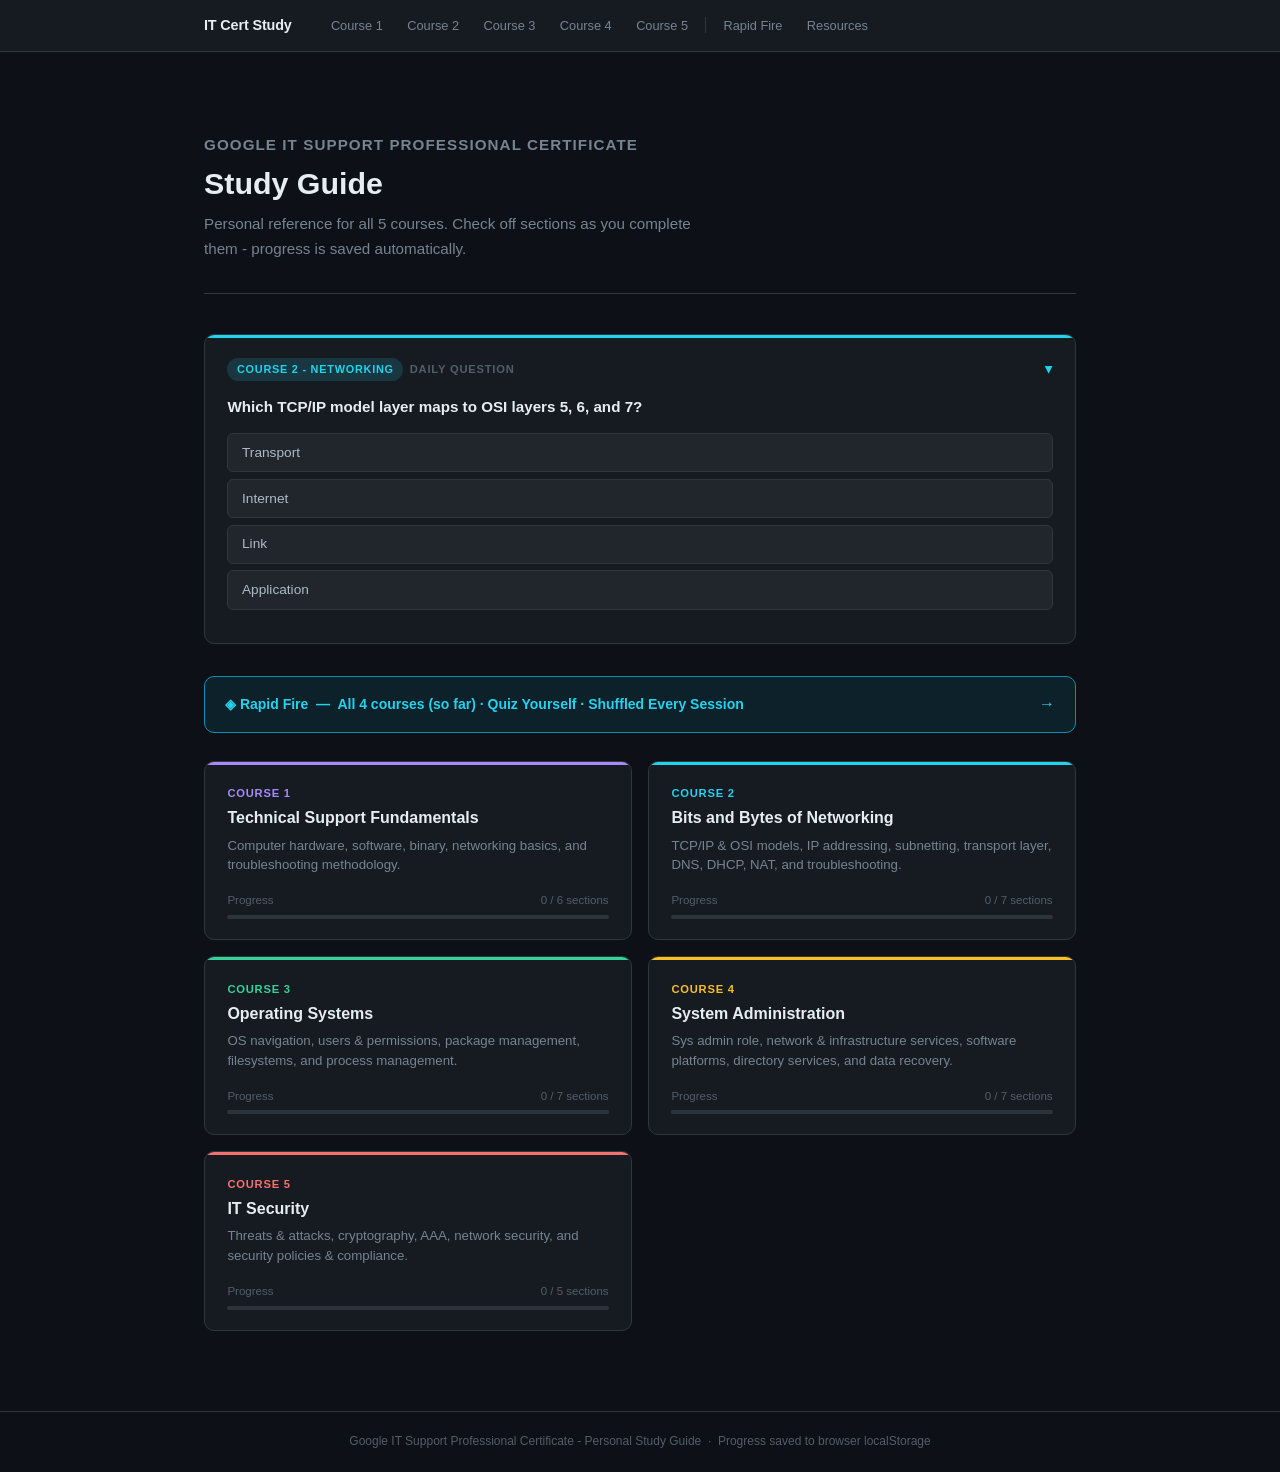
==== commit 8bd54306: "added CLI practice tool, added new CLI resource sheet, updated readme" ====
--- a/index.html
+++ b/index.html
@@ -125,7 +125,7 @@
           <div class="progress-wrap">
             <div class="progress-meta">
               <span>Progress</span>
-              <span data-course-label="04">- / 6 sections</span>
+              <span data-course-label="04">- / 7 sections</span>
             </div>
             <div class="progress-track">
               <div class="progress-fill" data-course-bar="04"></div>
@@ -169,7 +169,7 @@
       '01': ['c01-s1', 'c01-s2', 'c01-s3', 'c01-s4', 'c01-s5', 'c01-s6'],
       '02': ['c02-s1', 'c02-s2', 'c02-s3', 'c02-s4', 'c02-s5', 'c02-s6', 'c02-s7'],
       '03': ['c03-s1', 'c03-s2', 'c03-s3', 'c03-s4', 'c03-s5', 'c03-s6', 'c03-s7'],
-      '04': ['c04-s1', 'c04-s2', 'c04-s3', 'c04-s4', 'c04-s5', 'c04-s6'],
+      '04': ['c04-s1', 'c04-s2', 'c04-s3', 'c04-s4', 'c04-s5', 'c04-s6', 'c04-s7'],
       '05': ['c05-s1', 'c05-s2', 'c05-s3', 'c05-s4', 'c05-s5'],
     };
 
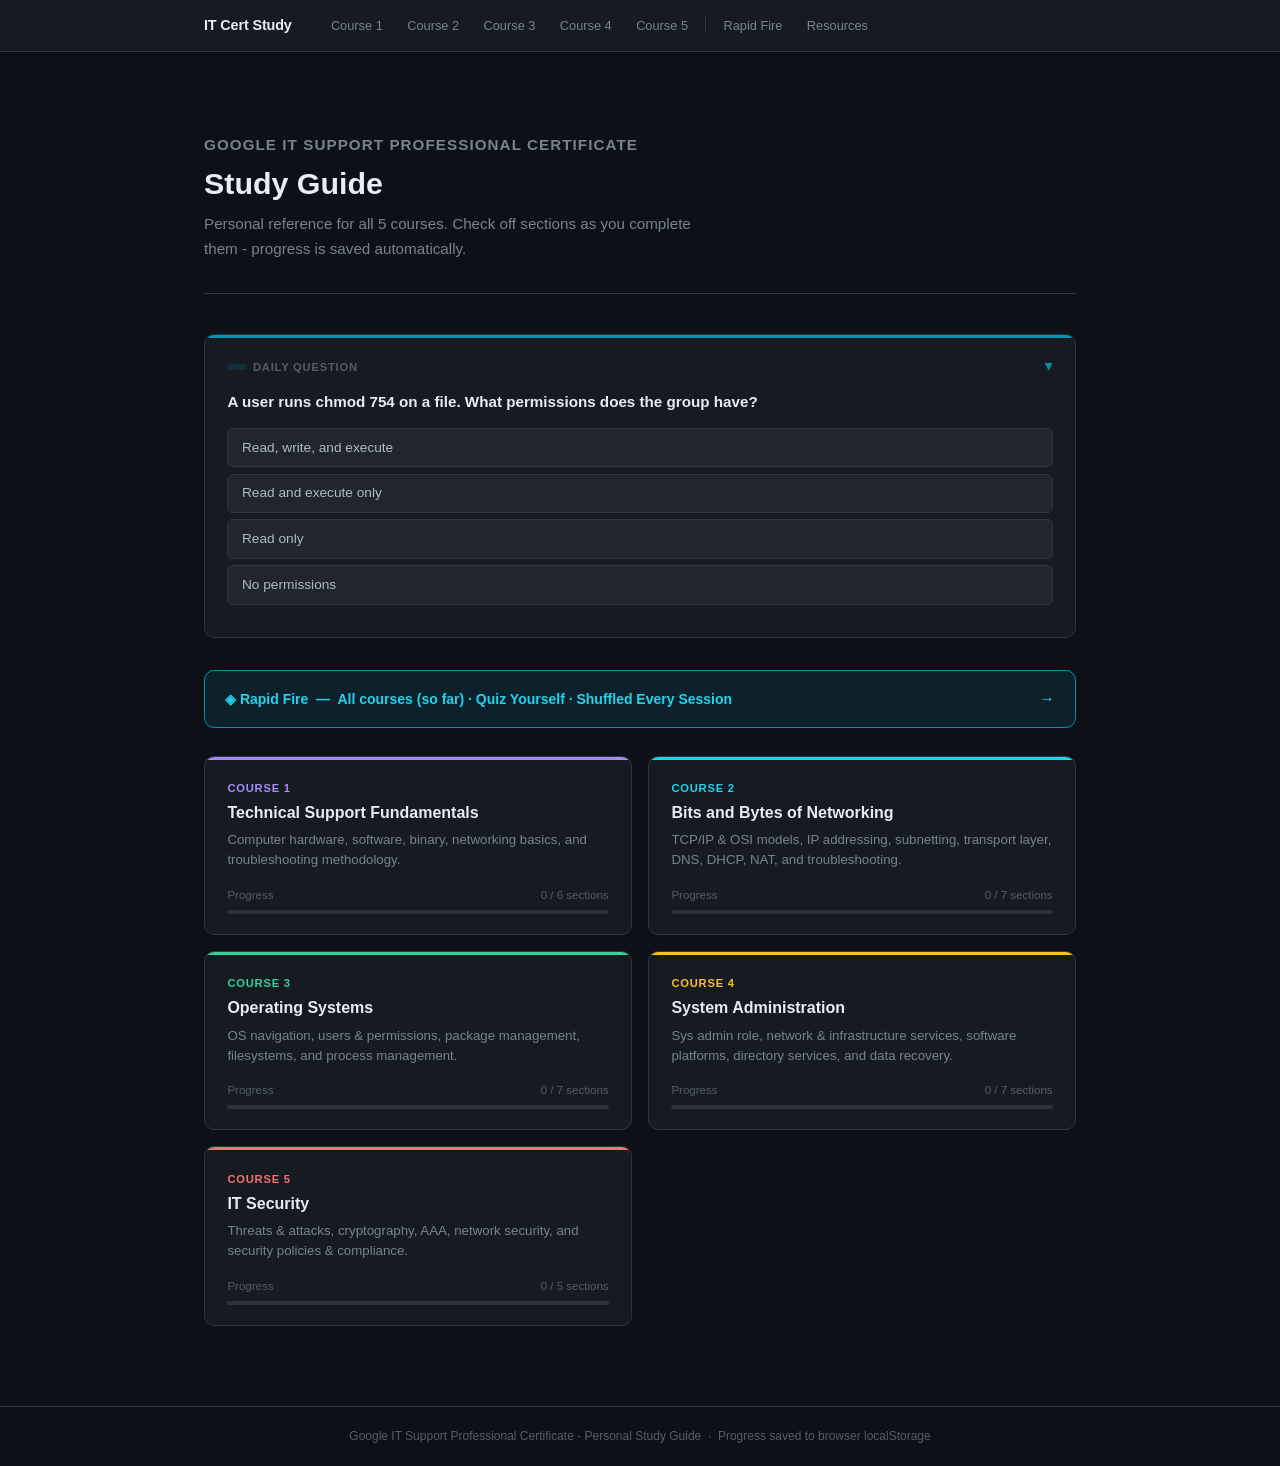
==== commit b20a01c1: "added course 5 module 1, new questions and flashcards" ====
--- a/index.html
+++ b/index.html
@@ -51,7 +51,7 @@
     </div>
 
     <a href="quiz.html" class="rf-dashboard-btn">
-      ◈ Rapid Fire &nbsp;—&nbsp; All 4 courses (so far) · Quiz Yourself · Shuffled Every Session
+      ◈ Rapid Fire &nbsp;—&nbsp; All courses (so far) · Quiz Yourself · Shuffled Every Session
       <span class="rf-dashboard-arrow">→</span>
     </a>
 
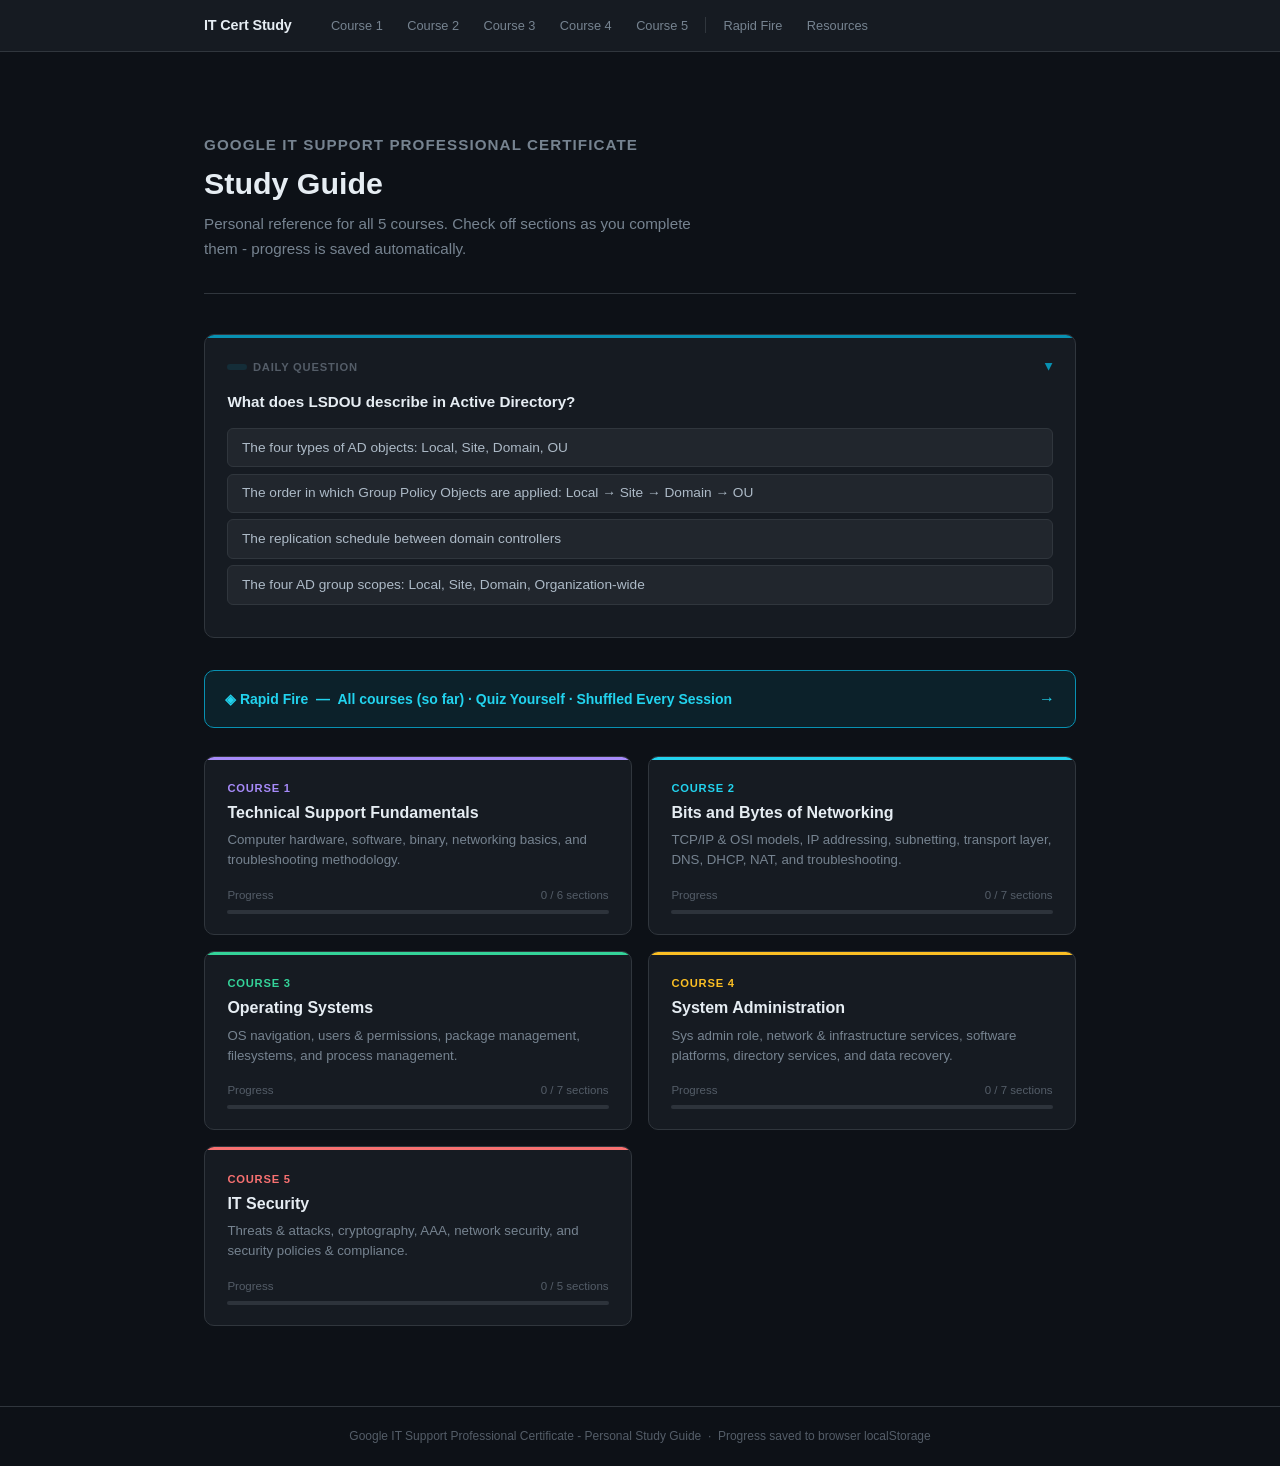
==== commit 35d42797: "added module 3 notes, updated claudemd, mobile menu formatting" ====
--- a/index.html
+++ b/index.html
@@ -24,8 +24,29 @@
         <li><a href="quiz.html">Rapid Fire</a></li>
         <li><a href="resources.html">Resources</a></li>
       </ul>
+      <button class="nav-burger" aria-label="Toggle menu" onclick="document.querySelector('.site-nav').classList.toggle('menu-open')">
+        <span class="nav-burger-icon"></span>
+      </button>
+    </div>
+    <div class="nav-mobile-menu">
+      <ul class="nav-mobile-links">
+        <li><a href="courses/01-technical-support-fundamentals.html">Course 1 — Technical Support Fundamentals</a></li>
+        <li><a href="courses/02-bits-and-bytes-networking.html">Course 2 — Bits &amp; Bytes of Networking</a></li>
+        <li><a href="courses/03-operating-systems.html">Course 3 — Operating Systems</a></li>
+        <li><a href="courses/04-system-administration.html">Course 4 — System Administration</a></li>
+        <li><a href="courses/05-it-security.html">Course 5 — IT Security</a></li>
+        <li class="nav-mobile-sep"></li>
+        <li><a href="quiz.html">Rapid Fire</a></li>
+        <li><a href="resources.html">Resources</a></li>
+      </ul>
     </div>
   </nav>
+  <script>
+    document.addEventListener('click', function(e) {
+      var nav = document.querySelector('.site-nav');
+      if (!nav.contains(e.target)) nav.classList.remove('menu-open');
+    });
+  </script>
 
   <main class="page-wrap">
 
--- a/style.css
+++ b/style.css
@@ -1596,10 +1596,98 @@
 .mc-next-btn:hover { opacity: .85; }
 
 /* =====================================================
+   MOBILE NAV — BURGER + DROPDOWN
+   ===================================================== */
+
+.nav-burger {
+  display: none;
+  background: none;
+  border: none;
+  cursor: pointer;
+  padding: 0.35rem;
+  margin-left: auto;
+  color: var(--text-1);
+  flex-shrink: 0;
+  align-items: center;
+  justify-content: center;
+}
+
+.nav-burger-icon {
+  display: block;
+  width: 20px;
+  height: 2px;
+  background: currentColor;
+  border-radius: 1px;
+  position: relative;
+  transition: background .2s;
+}
+.nav-burger-icon::before,
+.nav-burger-icon::after {
+  content: '';
+  display: block;
+  width: 20px;
+  height: 2px;
+  background: currentColor;
+  border-radius: 1px;
+  position: absolute;
+  left: 0;
+  transition: transform .2s, top .2s;
+}
+.nav-burger-icon::before { top: -6px; }
+.nav-burger-icon::after  { top: 6px; }
+
+.site-nav.menu-open .nav-burger-icon          { background: transparent; }
+.site-nav.menu-open .nav-burger-icon::before  { transform: rotate(45deg); top: 0; }
+.site-nav.menu-open .nav-burger-icon::after   { transform: rotate(-45deg); top: 0; }
+
+.nav-mobile-menu {
+  display: none;
+  position: absolute;
+  top: var(--nav-h);
+  left: 0;
+  right: 0;
+  background: var(--bg-1);
+  border-bottom: 1px solid var(--border);
+  padding: 0.6rem 1.25rem 0.9rem;
+  box-shadow: 0 8px 24px rgba(0,0,0,.35);
+}
+
+.site-nav.menu-open .nav-mobile-menu { display: block; }
+
+.nav-mobile-links {
+  list-style: none;
+  display: flex;
+  flex-direction: column;
+  gap: 0;
+}
+
+.nav-mobile-links a {
+  display: block;
+  padding: 0.6rem 0.5rem;
+  font-size: 0.9rem;
+  color: var(--text-1);
+  border-radius: var(--r);
+  transition: background .14s, color .14s;
+  border-bottom: 1px solid transparent;
+}
+.nav-mobile-links a:hover     { background: var(--bg-2); color: var(--text-0); text-decoration: none; }
+.nav-mobile-links a.active    { color: var(--accent-light); }
+
+.nav-mobile-sep {
+  height: 1px;
+  background: var(--border-muted);
+  margin: 0.4rem 0.5rem;
+  list-style: none;
+}
+
+/* =====================================================
    RESPONSIVE
    ===================================================== */
 
 @media (max-width: 700px) {
+  .nav-links  { display: none; }
+  .nav-burger { display: flex; }
+
   .course-grid { grid-template-columns: 1fr; }
 
   .term-row {
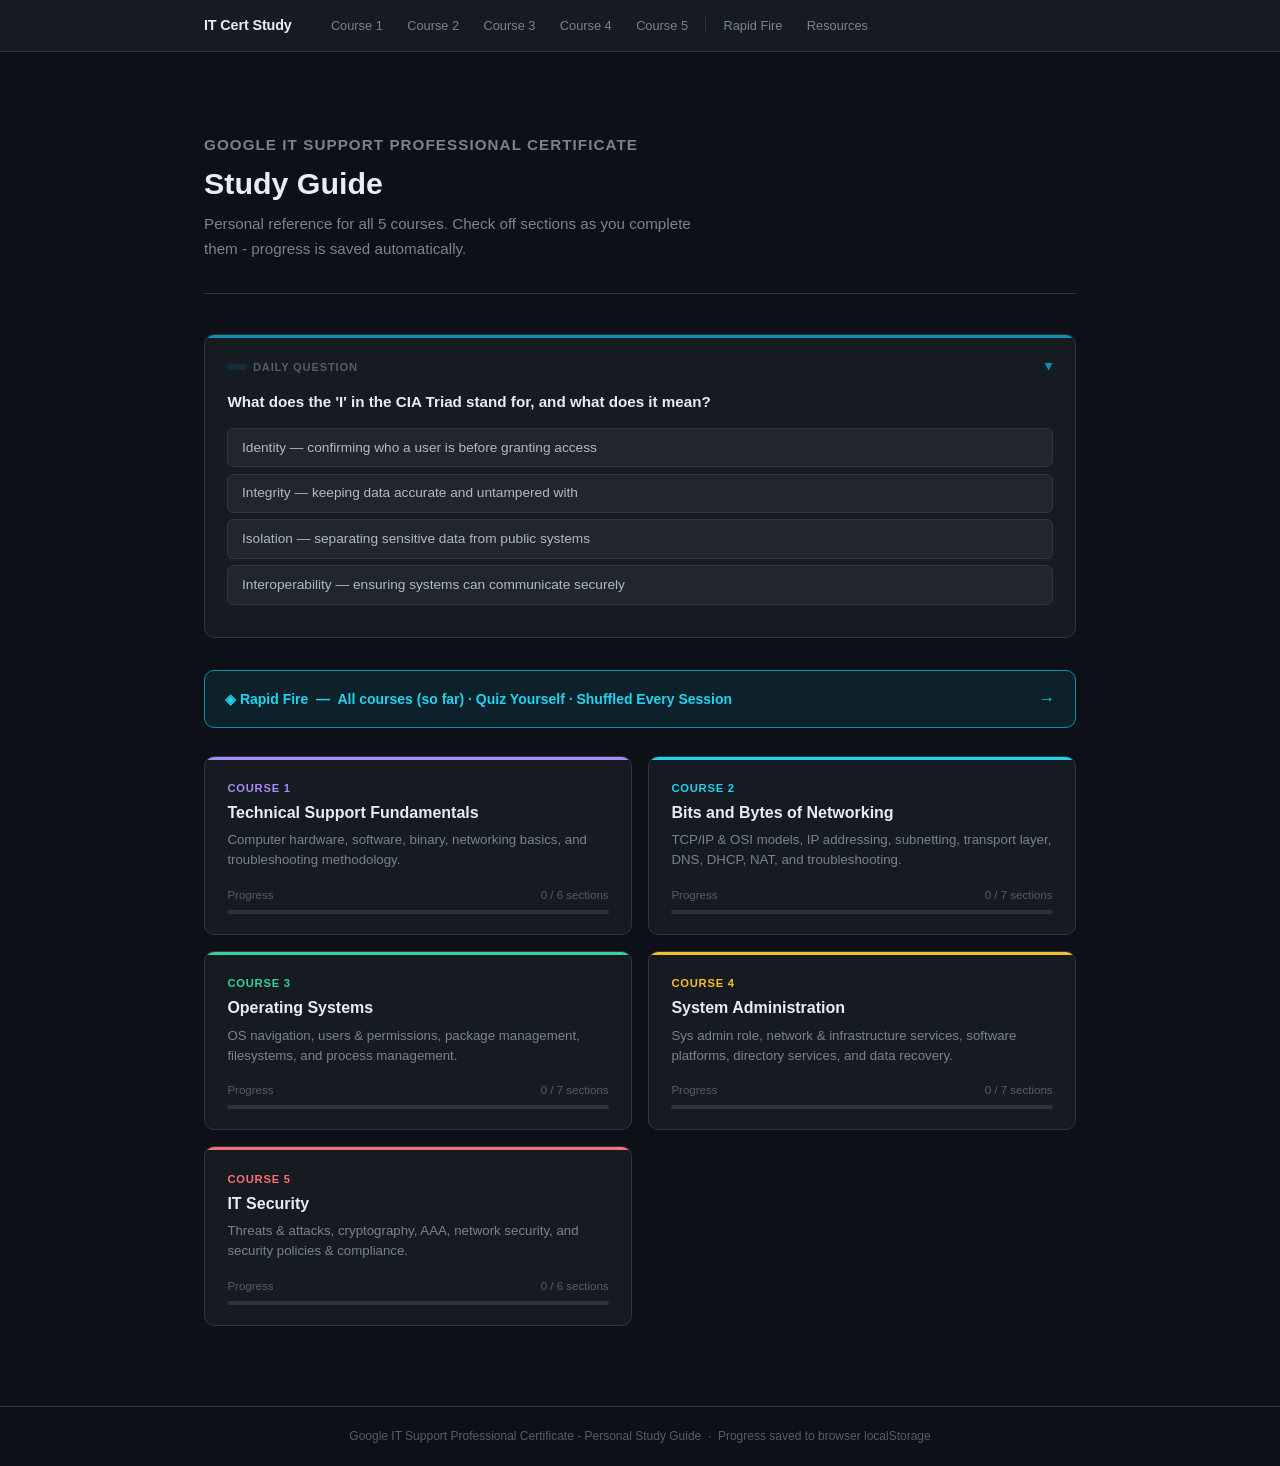
==== commit 76802bae: "added C5M5 content, more FCs and MCs, updated readme" ====
--- a/index.html
+++ b/index.html
@@ -166,7 +166,7 @@
           <div class="progress-wrap">
             <div class="progress-meta">
               <span>Progress</span>
-              <span data-course-label="05">- / 5 sections</span>
+              <span data-course-label="05">- / 6 sections</span>
             </div>
             <div class="progress-track">
               <div class="progress-fill" data-course-bar="05"></div>
@@ -191,7 +191,7 @@
       '02': ['c02-s1', 'c02-s2', 'c02-s3', 'c02-s4', 'c02-s5', 'c02-s6', 'c02-s7'],
       '03': ['c03-s1', 'c03-s2', 'c03-s3', 'c03-s4', 'c03-s5', 'c03-s6', 'c03-s7'],
       '04': ['c04-s1', 'c04-s2', 'c04-s3', 'c04-s4', 'c04-s5', 'c04-s6', 'c04-s7'],
-      '05': ['c05-s1', 'c05-s2', 'c05-s3', 'c05-s4', 'c05-s5'],
+      '05': ['c05-s1', 'c05-s2', 'c05-s3', 'c05-s4', 'c05-s5', 'c05-s6'],
     };
 
     function refreshProgress() {
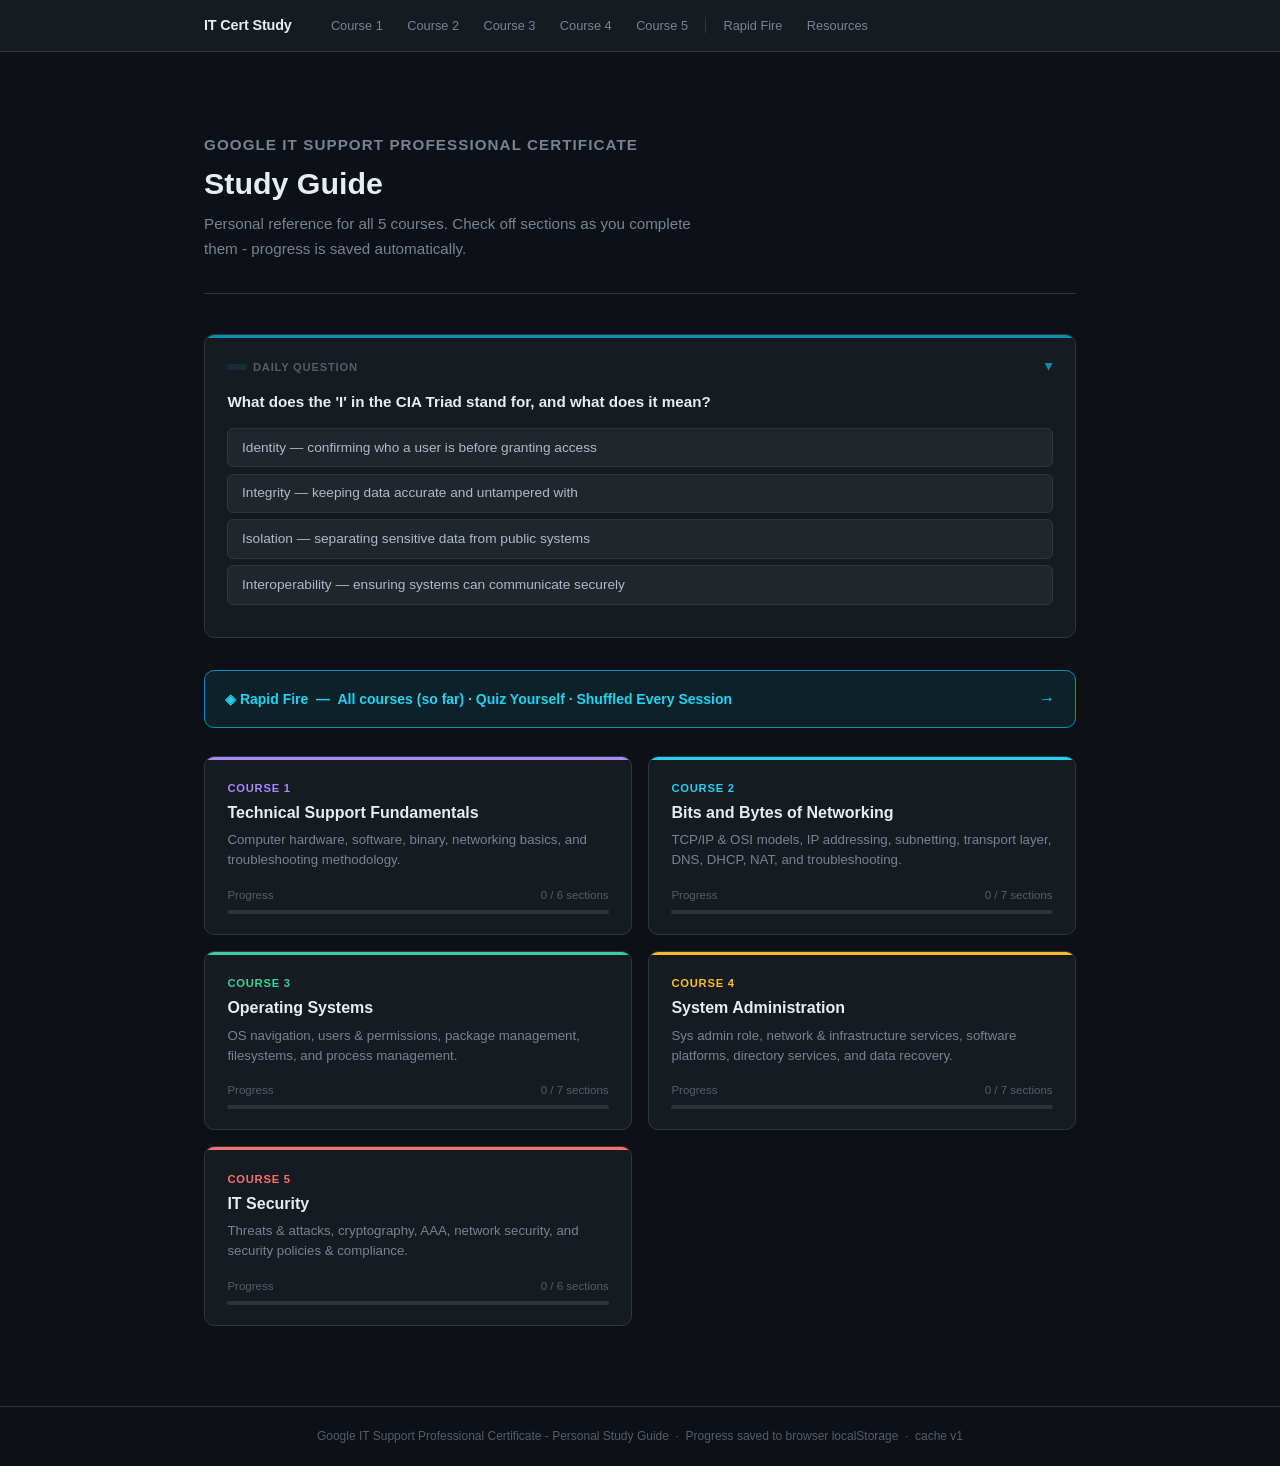
==== commit f817b397: "added pwa support for offline phone studying" ====
--- a/index.html
+++ b/index.html
@@ -6,6 +6,9 @@
   <meta name="viewport" content="width=device-width, initial-scale=1.0">
   <title>Google IT Support Cert - Study Guide</title>
   <link rel="stylesheet" href="style.css">
+  <link rel="manifest" href="manifest.json">
+  <meta name="theme-color" content="#0891b2">
+  <link rel="apple-touch-icon" href="icons/icon-192.png">
   <script src="questions.js"></script>
 </head>
 
@@ -182,7 +185,7 @@
 
   <footer class="site-footer">
     Google IT Support Professional Certificate - Personal Study Guide &nbsp;·&nbsp; Progress saved to browser
-    localStorage
+    localStorage &nbsp;·&nbsp; <span id="pwa-version">cache v…</span>
   </footer>
 
   <script>
@@ -333,6 +336,25 @@
     }());
   </script>
 
+  <script>
+    if ('serviceWorker' in navigator) {
+      window.addEventListener('load', () => {
+        navigator.serviceWorker.register('sw.js');
+      });
+    }
+
+    // Show the sw.js CACHE_VERSION in the footer so it's obvious offline
+    // updates actually took effect after bumping the version.
+    fetch('sw.js', { cache: 'no-store' })
+      .then((res) => res.text())
+      .then((text) => {
+        const match = text.match(/CACHE_VERSION = '([^']+)'/);
+        const el = document.getElementById('pwa-version');
+        if (match && el) el.textContent = 'cache ' + match[1];
+      })
+      .catch(() => {});
+  </script>
+
 </body>
 
 </html>
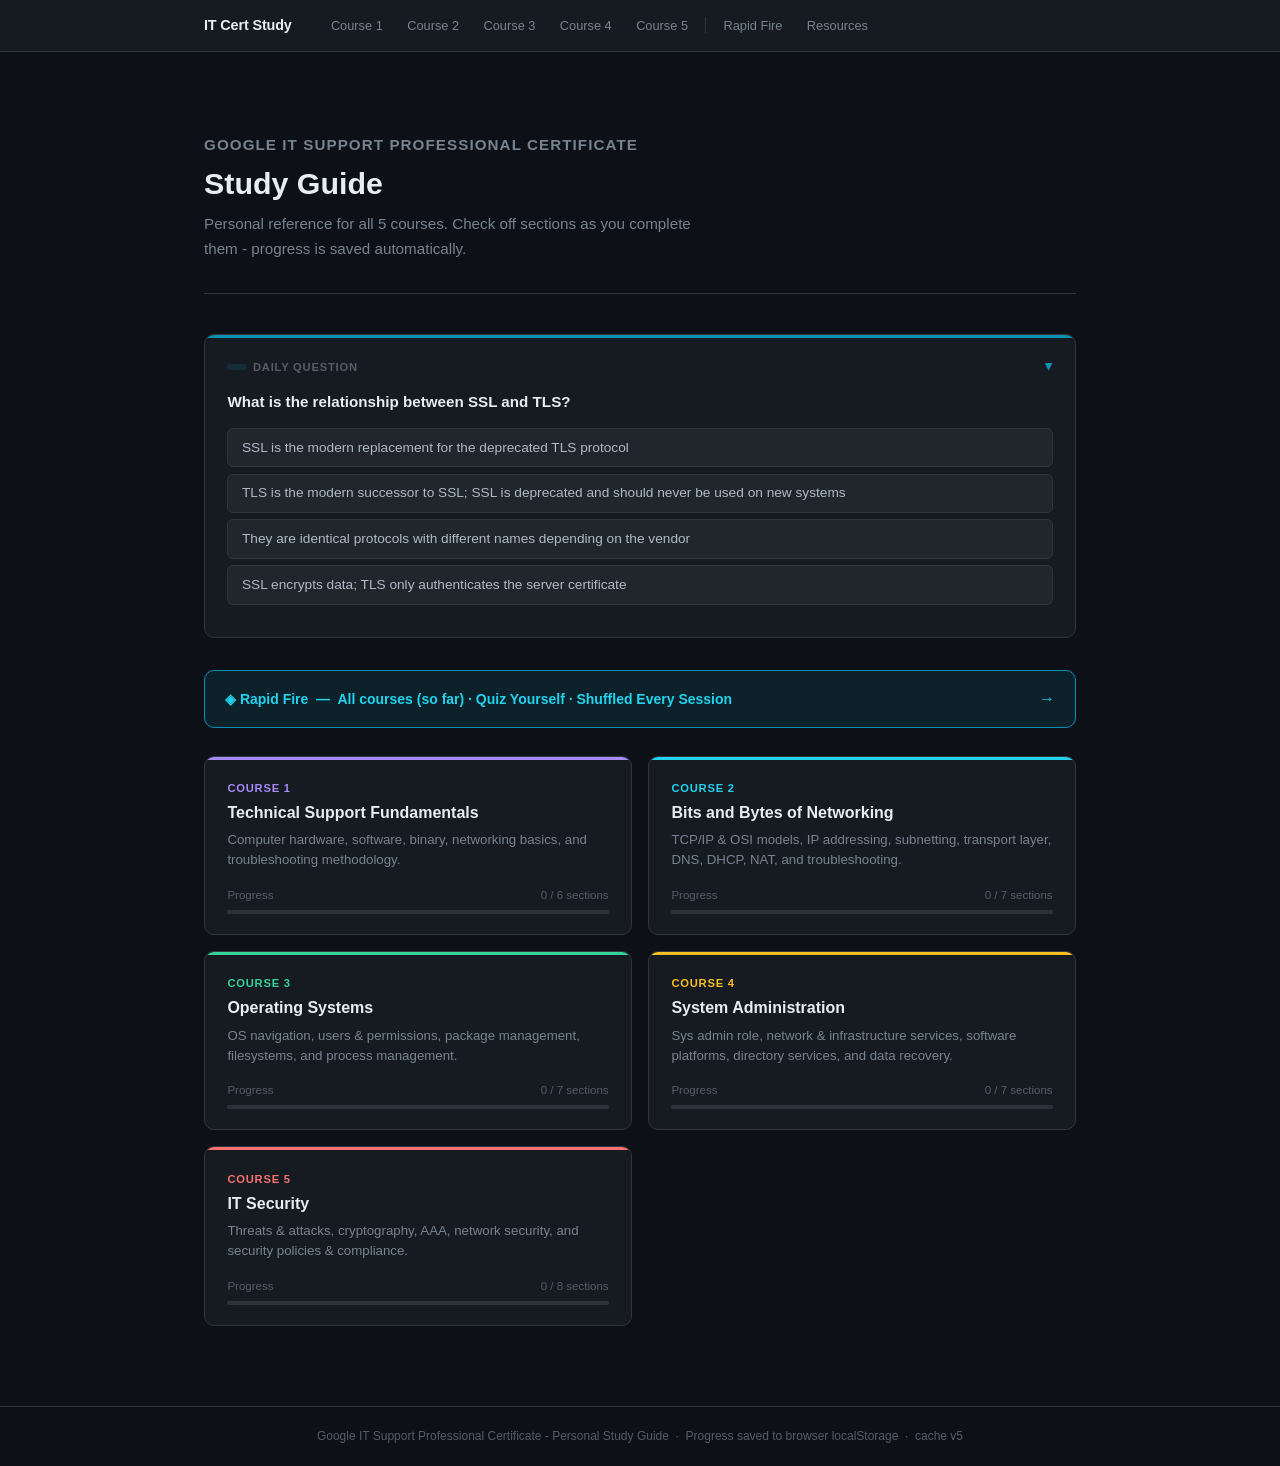
==== commit 02727ead: "wrapped up course 5 content" ====
--- a/index.html
+++ b/index.html
@@ -169,7 +169,7 @@
           <div class="progress-wrap">
             <div class="progress-meta">
               <span>Progress</span>
-              <span data-course-label="05">- / 6 sections</span>
+              <span data-course-label="05">- / 8 sections</span>
             </div>
             <div class="progress-track">
               <div class="progress-fill" data-course-bar="05"></div>
@@ -194,7 +194,7 @@
       '02': ['c02-s1', 'c02-s2', 'c02-s3', 'c02-s4', 'c02-s5', 'c02-s6', 'c02-s7'],
       '03': ['c03-s1', 'c03-s2', 'c03-s3', 'c03-s4', 'c03-s5', 'c03-s6', 'c03-s7'],
       '04': ['c04-s1', 'c04-s2', 'c04-s3', 'c04-s4', 'c04-s5', 'c04-s6', 'c04-s7'],
-      '05': ['c05-s1', 'c05-s2', 'c05-s3', 'c05-s4', 'c05-s5', 'c05-s6'],
+      '05': ['c05-s1', 'c05-s2', 'c05-s3', 'c05-s4', 'c05-s5', 'c05-s6', 'c05-s7', 'c05-s8'],
     };
 
     function refreshProgress() {
